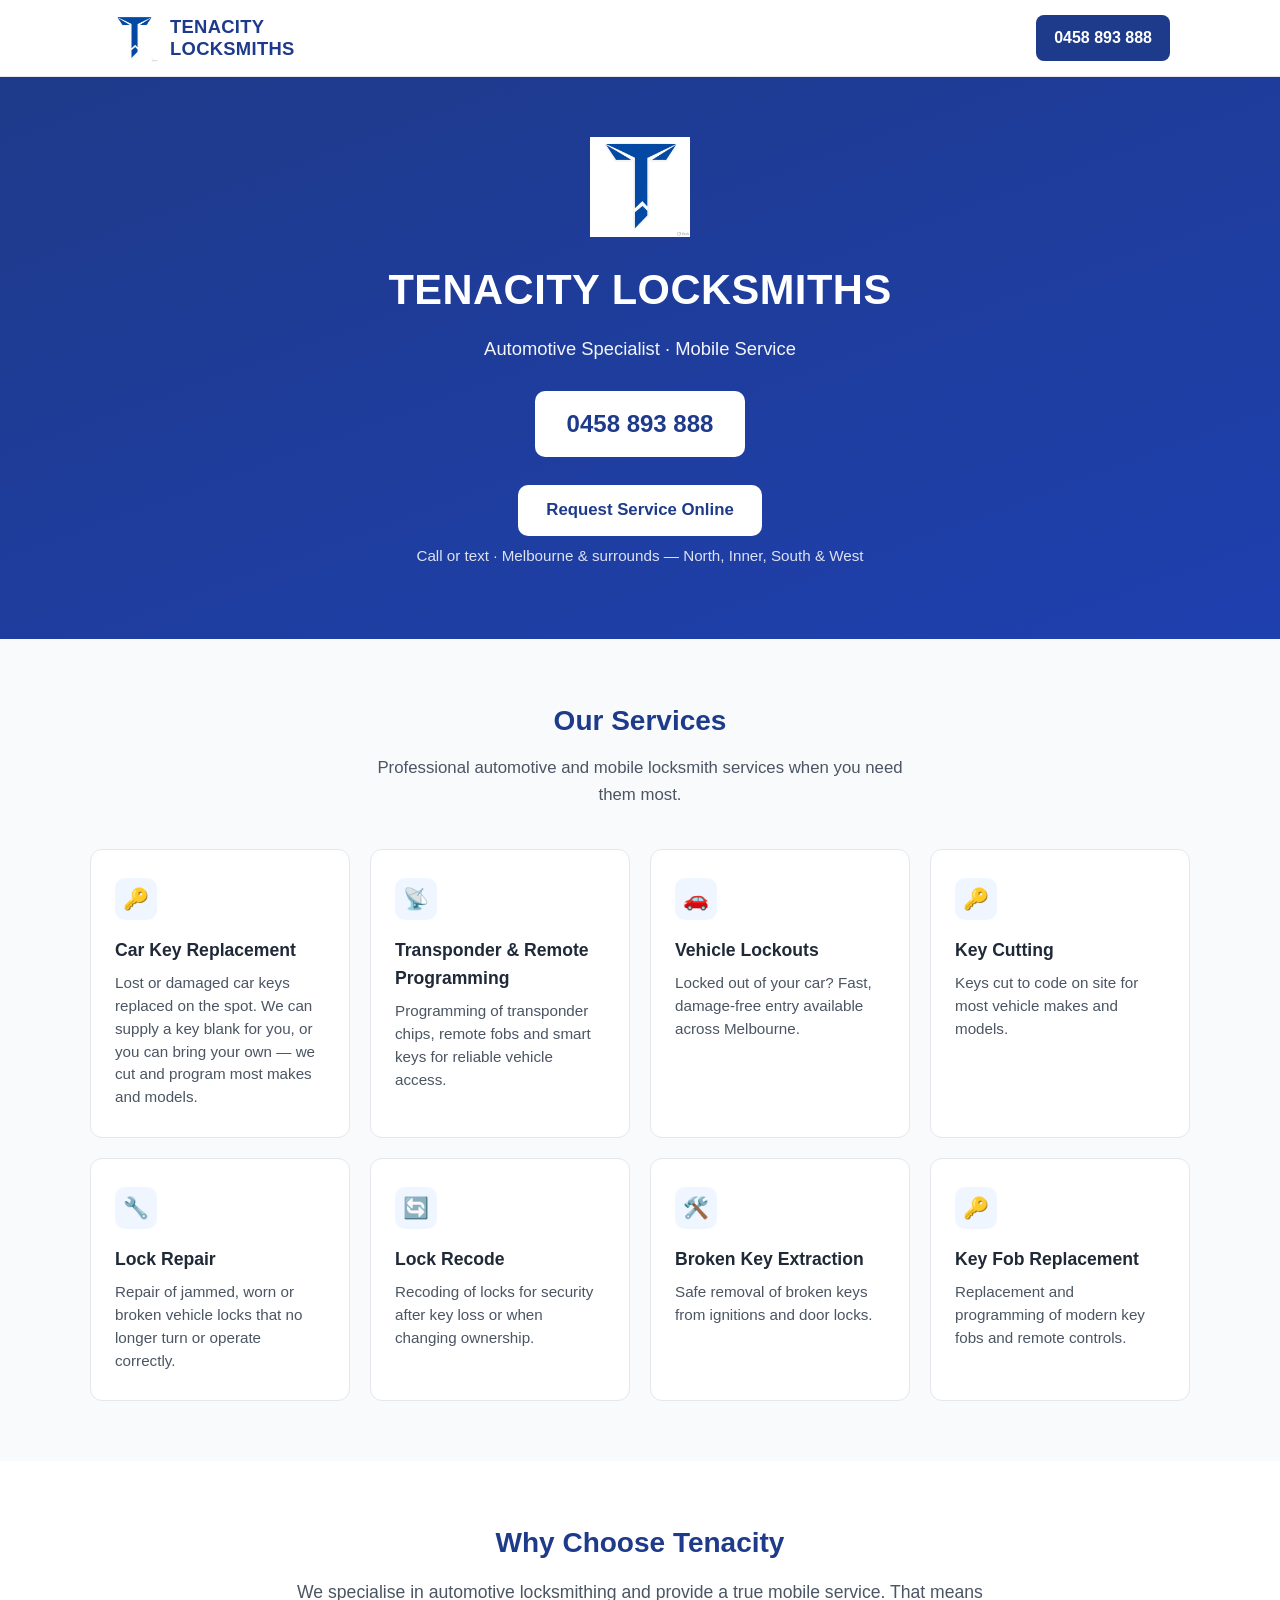
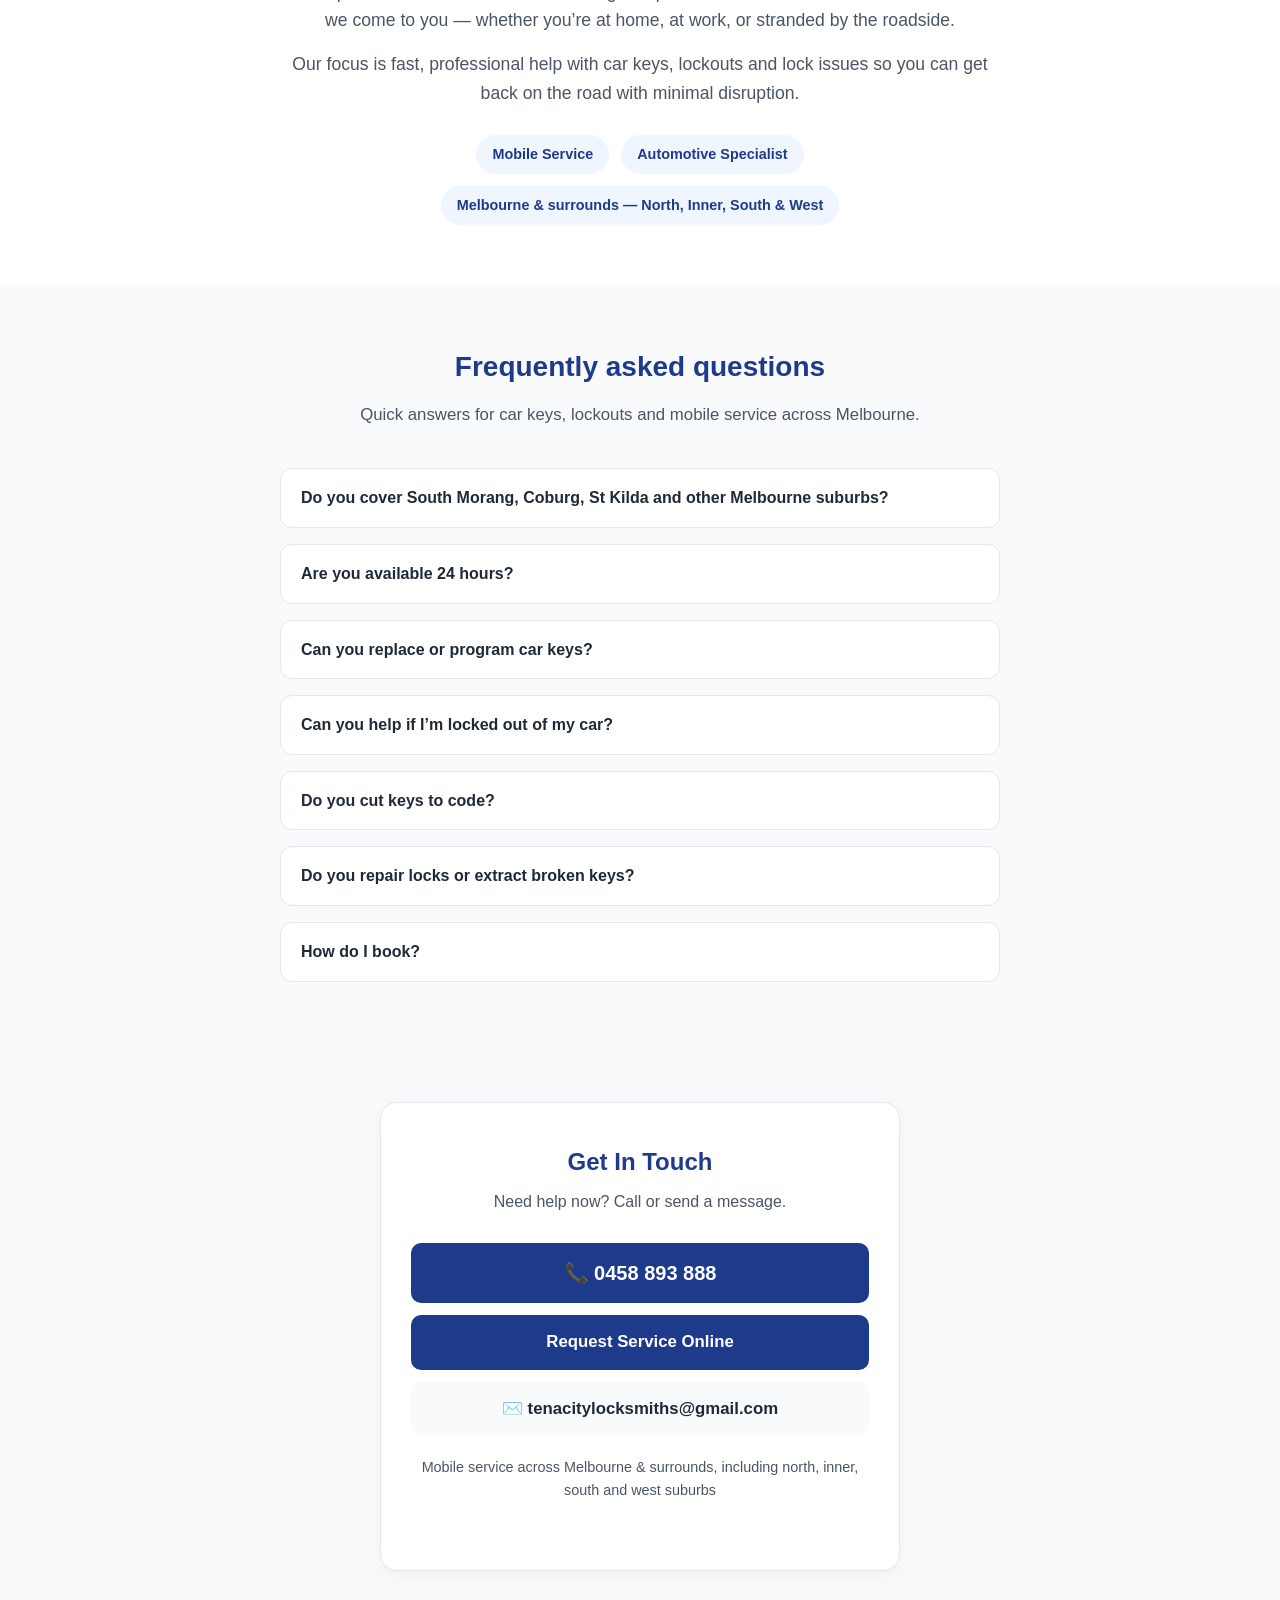
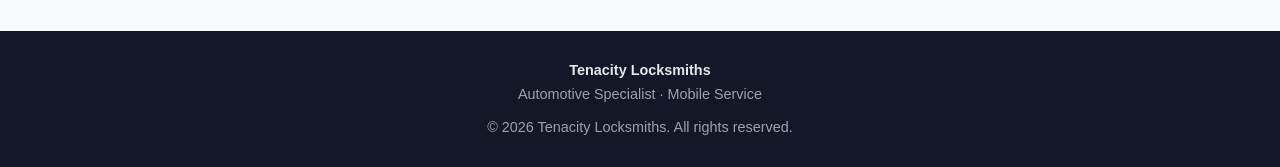
==== index.html @ 4f051eab "Add FAQ and expand Melbourne service coverage" ====
<!DOCTYPE html>
<html lang="en">
<head>
  <meta charset="UTF-8" />
  <meta name="viewport" content="width=device-width, initial-scale=1.0" />
  <title>Tenacity Locksmiths | Automotive & Mobile Locksmith Melbourne</title>
  <meta name="description" content="Tenacity Locksmiths - Professional mobile automotive locksmith services in Melbourne. Car key replacement, transponder programming, vehicle lockouts, lock repair and more." />
  <meta name="theme-color" content="#1e3a8a" />
<link rel="icon" href="/favicon.ico" sizes="any" />
  <link rel="icon" type="image/png" sizes="48x48" href="/favicon-48.png" />
  <link rel="icon" type="image/png" sizes="96x96" href="/favicon-96.png" />
  <link rel="icon" type="image/png" sizes="192x192" href="/favicon-192.png" />
  <link rel="apple-touch-icon" href="/apple-touch-icon.png" />
  <style>
    :root {
      --blue: #1e3a8a;
      --blue-dark: #1e3a8a;
      --blue-light: #3b82f6;
      --text: #1f2937;
      --text-light: #4b5563;
      --bg: #f8fafc;
      --white: #ffffff;
      --border: #e5e7eb;
    }

    * {
      margin: 0;
      padding: 0;
      box-sizing: border-box;
    }

    body {
      font-family: -apple-system, BlinkMacSystemFont, "Segoe UI", Roboto, "Helvetica Neue", Arial, sans-serif;
      color: var(--text);
      background: var(--bg);
      line-height: 1.6;
      -webkit-font-smoothing: antialiased;
    }

    a {
      color: inherit;
      text-decoration: none;
    }

    img, svg {
      display: block;
      max-width: 100%;
    }

    /* ========== HEADER ========== */
    header {
      background: var(--white);
      border-bottom: 1px solid var(--border);
      position: sticky;
      top: 0;
      z-index: 100;
      box-shadow: 0 1px 3px rgba(0,0,0,0.05);
    }

    .header-inner {
      max-width: 1100px;
      margin: 0 auto;
      padding: 14px 20px;
      display: flex;
      align-items: center;
      justify-content: space-between;
      gap: 16px;
    }

    .logo-area {
      display: flex;
      align-items: center;
      gap: 12px;
    }

    .logo-img {
      width: 48px;
      height: 48px;
      flex-shrink: 0;
      object-fit: contain;
    }

    .hero-logo-img {
      width: 100px;
      height: 100px;
      margin: 0 auto 20px;
      object-fit: contain;
    }

    .logo-text {
      font-size: 1.15rem;
      font-weight: 700;
      color: var(--blue);
      letter-spacing: 0.3px;
      line-height: 1.2;
    }

    .header-phone {
      background: var(--blue);
      color: white;
      padding: 10px 18px;
      border-radius: 8px;
      font-weight: 600;
      font-size: 1rem;
      white-space: nowrap;
      transition: background 0.2s;
    }

    .header-phone:hover {
      background: #1e40af;
    }

    /* ========== HERO ========== */
    .hero {
      background: linear-gradient(160deg, #1e3a8a 0%, #1e40af 100%);
      color: white;
      padding: 60px 20px 70px;
      text-align: center;
    }

    .hero-inner {
      max-width: 800px;
      margin: 0 auto;
    }

    .hero-logo {
      width: 90px;
      height: 90px;
      margin: 0 auto 20px;
    }

    .hero h1 {
      font-size: clamp(1.8rem, 5vw, 2.6rem);
      font-weight: 700;
      margin-bottom: 10px;
      letter-spacing: 0.5px;
    }

    .hero-tagline {
      font-size: 1.15rem;
      opacity: 0.95;
      margin-bottom: 28px;
      font-weight: 400;
    }

    .hero-phone {
      display: inline-block;
      background: white;
      color: var(--blue);
      font-size: 1.5rem;
      font-weight: 700;
      padding: 14px 32px;
      border-radius: 10px;
      margin-bottom: 12px;
      transition: transform 0.15s, box-shadow 0.15s;
    }

    .hero-phone:hover {
      transform: translateY(-2px);
      box-shadow: 0 8px 20px rgba(0,0,0,0.15);
    }

    .hero-sub {
      font-size: 0.95rem;
      opacity: 0.85;
    }

    /* ========== SECTIONS ========== */
    section {
      padding: 60px 20px;
    }

    .container {
      max-width: 1100px;
      margin: 0 auto;
    }

    .section-title {
      text-align: center;
      font-size: 1.75rem;
      font-weight: 700;
      color: var(--blue);
      margin-bottom: 12px;
    }

    .section-subtitle {
      text-align: center;
      color: var(--text-light);
      max-width: 560px;
      margin: 0 auto 40px;
      font-size: 1.05rem;
    }

    /* ========== SERVICES ========== */
    .services-grid {
      display: grid;
      grid-template-columns: repeat(auto-fit, minmax(260px, 1fr));
      gap: 20px;
    }

    .service-card {
      background: var(--white);
      border: 1px solid var(--border);
      border-radius: 12px;
      padding: 28px 24px;
      transition: box-shadow 0.2s, transform 0.2s;
    }

    .service-card:hover {
      box-shadow: 0 8px 24px rgba(30, 58, 138, 0.1);
      transform: translateY(-3px);
    }

    .service-icon {
      width: 42px;
      height: 42px;
      background: #eff6ff;
      border-radius: 10px;
      display: flex;
      align-items: center;
      justify-content: center;
      margin-bottom: 16px;
      color: var(--blue);
      font-size: 1.3rem;
    }

    .service-card h3 {
      font-size: 1.1rem;
      font-weight: 650;
      margin-bottom: 8px;
      color: var(--text);
    }

    .service-card p {
      font-size: 0.95rem;
      color: var(--text-light);
      line-height: 1.5;
    }

    /* ========== ABOUT ========== */
    .about {
      background: var(--white);
    }

    .about-content {
      max-width: 700px;
      margin: 0 auto;
      text-align: center;
    }

    .about-content p {
      font-size: 1.1rem;
      color: var(--text-light);
      margin-bottom: 16px;
    }

    .about-badges {
      display: flex;
      flex-wrap: wrap;
      justify-content: center;
      gap: 12px;
      margin-top: 28px;
    }

    .badge {
      background: #eff6ff;
      color: var(--blue);
      padding: 8px 16px;
      border-radius: 20px;
      font-size: 0.9rem;
      font-weight: 600;
    }

        /* ========== FAQ ========== */    #faq {      padding: 60px 20px;      background: var(--bg);    }    #faq .faq-list {      max-width: 720px;      margin: 0 auto;      display: grid;      gap: 16px;    }    #faq details {      background: var(--white);      border: 1px solid var(--border);      border-radius: 12px;      padding: 16px 20px;    }    #faq summary {      cursor: pointer;      font-weight: 600;      color: var(--text);      list-style: none;    }    #faq summary::-webkit-details-marker { display: none; }    #faq details p {      margin: 12px 0 0;      color: var(--text-light);      line-height: 1.55;    }    #faq a { color: var(--blue); text-decoration: underline; }    /* ========== CONTACT ========== */
    .contact-box {
      background: var(--white);
      border: 1px solid var(--border);
      border-radius: 16px;
      padding: 40px 30px;
      max-width: 520px;
      margin: 0 auto;
      text-align: center;
      box-shadow: 0 4px 20px rgba(0,0,0,0.04);
    }

    .contact-box h2 {
      font-size: 1.5rem;
      color: var(--blue);
      margin-bottom: 8px;
    }

    .contact-box > p {
      color: var(--text-light);
      margin-bottom: 28px;
    }

    .contact-item {
      display: block;
      padding: 14px 20px;
      margin-bottom: 12px;
      background: var(--bg);
      border-radius: 10px;
      font-weight: 600;
      font-size: 1.05rem;
      transition: background 0.2s;
    }

    .contact-item:hover {
      background: #e0e7ff;
    }

    .contact-item.phone {
      background: var(--blue);
      color: white;
      font-size: 1.25rem;
    }

    .contact-item.phone:hover {
      background: #1e40af;
    }

    .contact-note {
      margin-top: 20px;
      font-size: 0.9rem;
      color: var(--text-light);
    }

    /* ========== FOOTER ========== */
    footer {
      background: #111827;
      color: #9ca3af;
      text-align: center;
      padding: 28px 20px;
      font-size: 0.9rem;
    }

    footer strong {
      color: #e5e7eb;
    }

    /* ========== RESPONSIVE ========== */
    @media (max-width: 600px) {
      .header-inner {
        flex-direction: column;
        gap: 12px;
      }

      .logo-text {
        font-size: 1rem;
      }

      .header-phone {
        width: 100%;
        text-align: center;
      }

      .hero {
        padding: 50px 16px 60px;
      }

      .hero-phone {
        font-size: 1.3rem;
        padding: 12px 24px;
        width: 100%;
        max-width: 320px;
      }

      section {
        padding: 48px 16px;
      }

      .service-card {
        padding: 22px 18px;
      }
    }
  </style>
</head>
<body>

  <!-- HEADER -->
  <header>
    <div class="header-inner">
      <div class="logo-area">
        <img src="[data-uri]" alt="Tenacity Locksmiths Logo" class="logo-img" />
        <div class="logo-text">TENACITY<br>LOCKSMITHS</div>
      </div>
      <a href="tel:0458893888" class="header-phone">0458 893 888</a>
    </div>
  </header>

  <!-- HERO -->
  <section class="hero">
    <div class="hero-inner">
      <img src="[data-uri]" alt="Tenacity Locksmiths" class="hero-logo-img" />
      <h1>TENACITY LOCKSMITHS</h1>
      <p class="hero-tagline">Automotive Specialist · Mobile Service</p>
      <a href="tel:0458893888" class="hero-phone">0458 893 888</a>
      <p style="margin: 16px 0 8px;">
        <a href="/request/" style="display:inline-block; background:#ffffff; color:#1e3a8a; font-weight:700; padding:12px 28px; border-radius:10px; text-decoration:none; font-size:1.05rem;">Request Service Online</a>
      </p>
      <p class="hero-sub">Call or text · Melbourne & surrounds — North, Inner, South & West</p>
    </div>
  </section>

  <!-- SERVICES -->
  <section id="services">
    <div class="container">
      <h2 class="section-title">Our Services</h2>
      <p class="section-subtitle">Professional automotive and mobile locksmith services when you need them most.</p>

      <div class="services-grid">
        <div class="service-card">
          <div class="service-icon">🔑</div>
          <h3>Car Key Replacement</h3>
          <p>Lost or damaged car keys replaced on the spot. We can supply a key blank for you, or you can bring your own — we cut and program most makes and models.</p>
        </div>

        <div class="service-card">
          <div class="service-icon">📡</div>
          <h3>Transponder & Remote Programming</h3>
          <p>Programming of transponder chips, remote fobs and smart keys for reliable vehicle access.</p>
        </div>

        <div class="service-card">
          <div class="service-icon">🚗</div>
          <h3>Vehicle Lockouts</h3>
          <p>Locked out of your car? Fast, damage-free entry available across Melbourne.</p>
        </div>

        <div class="service-card">
          <div class="service-icon">🔑</div>
          <h3>Key Cutting</h3>
          <p>Keys cut to code on site for most vehicle makes and models.</p>
        </div>

        <div class="service-card">
          <div class="service-icon">🔧</div>
          <h3>Lock Repair</h3>
          <p>Repair of jammed, worn or broken vehicle locks that no longer turn or operate correctly.</p>
        </div>

        <div class="service-card">
          <div class="service-icon">🔄</div>
          <h3>Lock Recode</h3>
          <p>Recoding of locks for security after key loss or when changing ownership.</p>
        </div>

        <div class="service-card">
          <div class="service-icon">🛠️</div>
          <h3>Broken Key Extraction</h3>
          <p>Safe removal of broken keys from ignitions and door locks.</p>
        </div>

        <div class="service-card">
          <div class="service-icon">🔑</div>
          <h3>Key Fob Replacement</h3>
          <p>Replacement and programming of modern key fobs and remote controls.</p>
        </div>
      </div>
    </div>
  </section>

  <!-- ABOUT -->
  <section class="about" id="about">
    <div class="container">
      <div class="about-content">
        <h2 class="section-title">Why Choose Tenacity</h2>
        <p>We specialise in automotive locksmithing and provide a true mobile service. That means we come to you — whether you’re at home, at work, or stranded by the roadside.</p>
        <p>Our focus is fast, professional help with car keys, lockouts and lock issues so you can get back on the road with minimal disruption.</p>
        <div class="about-badges">
          <span class="badge">Mobile Service</span>
          <span class="badge">Automotive Specialist</span>
          <span class="badge">Melbourne & surrounds — North, Inner, South & West</span>
        </div>
      </div>
    </div>
  </section>

  <section id="faq"> <div class="container"> <h2 class="section-title">Frequently asked questions</h2> <p class="section-subtitle">Quick answers for car keys, lockouts and mobile service across Melbourne.</p> <div class="faq-list"> <details> <summary>Do you cover South Morang, Coburg, St Kilda and other Melbourne suburbs?</summary> <p>Yes. We’re a mobile service across Melbourne and surrounds, including South Morang, Mill Park, Epping, Lalor, Thomastown, Bundoora, Coburg, Essendon, Richmond, St Kilda, Port Melbourne and nearby areas. Call or text <a href="tel:0458893888">0458 893 888</a>.</p> </details> <details> <summary>Are you available 24 hours?</summary> <p>Yes — automotive locksmith help around the clock. Call or text <a href="tel:0458893888">0458 893 888</a>.</p> </details> <details> <summary>Can you replace or program car keys?</summary> <p>Yes. We specialise in car key replacement, keys cut to code, and transponder, remote and smart key programming for most makes and models.</p> </details> <details> <summary>Can you help if I’m locked out of my car?</summary> <p>Yes. Damage-free vehicle lockouts — we come to you at home, work or roadside.</p> </details> <details> <summary>Do you cut keys to code?</summary> <p>Yes — we cut keys to code on site for most vehicle makes and models.</p> </details> <details> <summary>Do you repair locks or extract broken keys?</summary> <p>Yes. We repair jammed or worn vehicle locks and safely extract broken keys from ignitions and door locks.</p> </details> <details> <summary>How do I book?</summary> <p>Call or text <a href="tel:0458893888">0458 893 888</a>, email <a href="mailto:tenacitylocksmiths@gmail.com">tenacitylocksmiths@gmail.com</a>, or use <a href="/request/">Request Service</a> on the website.</p> </details> </div> </div> </section>  <!-- CONTACT -->
  <section id="contact">
    <div class="container">
      <div class="contact-box">
        <h2>Get In Touch</h2>
        <p>Need help now? Call or send a message.</p>

        <a href="tel:0458893888" class="contact-item phone">📞 0458 893 888</a>
        <a href="/request/" class="contact-item" style="background:#1e3a8a; color:white; margin-top:10px;">Request Service Online</a>
        <a href="mailto:tenacitylocksmiths@gmail.com" class="contact-item">✉️ tenacitylocksmiths@gmail.com</a>

        <p class="contact-note">Mobile service across Melbourne & surrounds, including north, inner, south and west suburbs</p>
      </div>
    </div>
  </section>

  <!-- FOOTER -->
  <footer>
    <p><strong>Tenacity Locksmiths</strong></p>
    <p>Automotive Specialist · Mobile Service</p>
    <p style="margin-top: 10px;">© 2026 Tenacity Locksmiths. All rights reserved.</p>
  </footer>

</body>
</html>
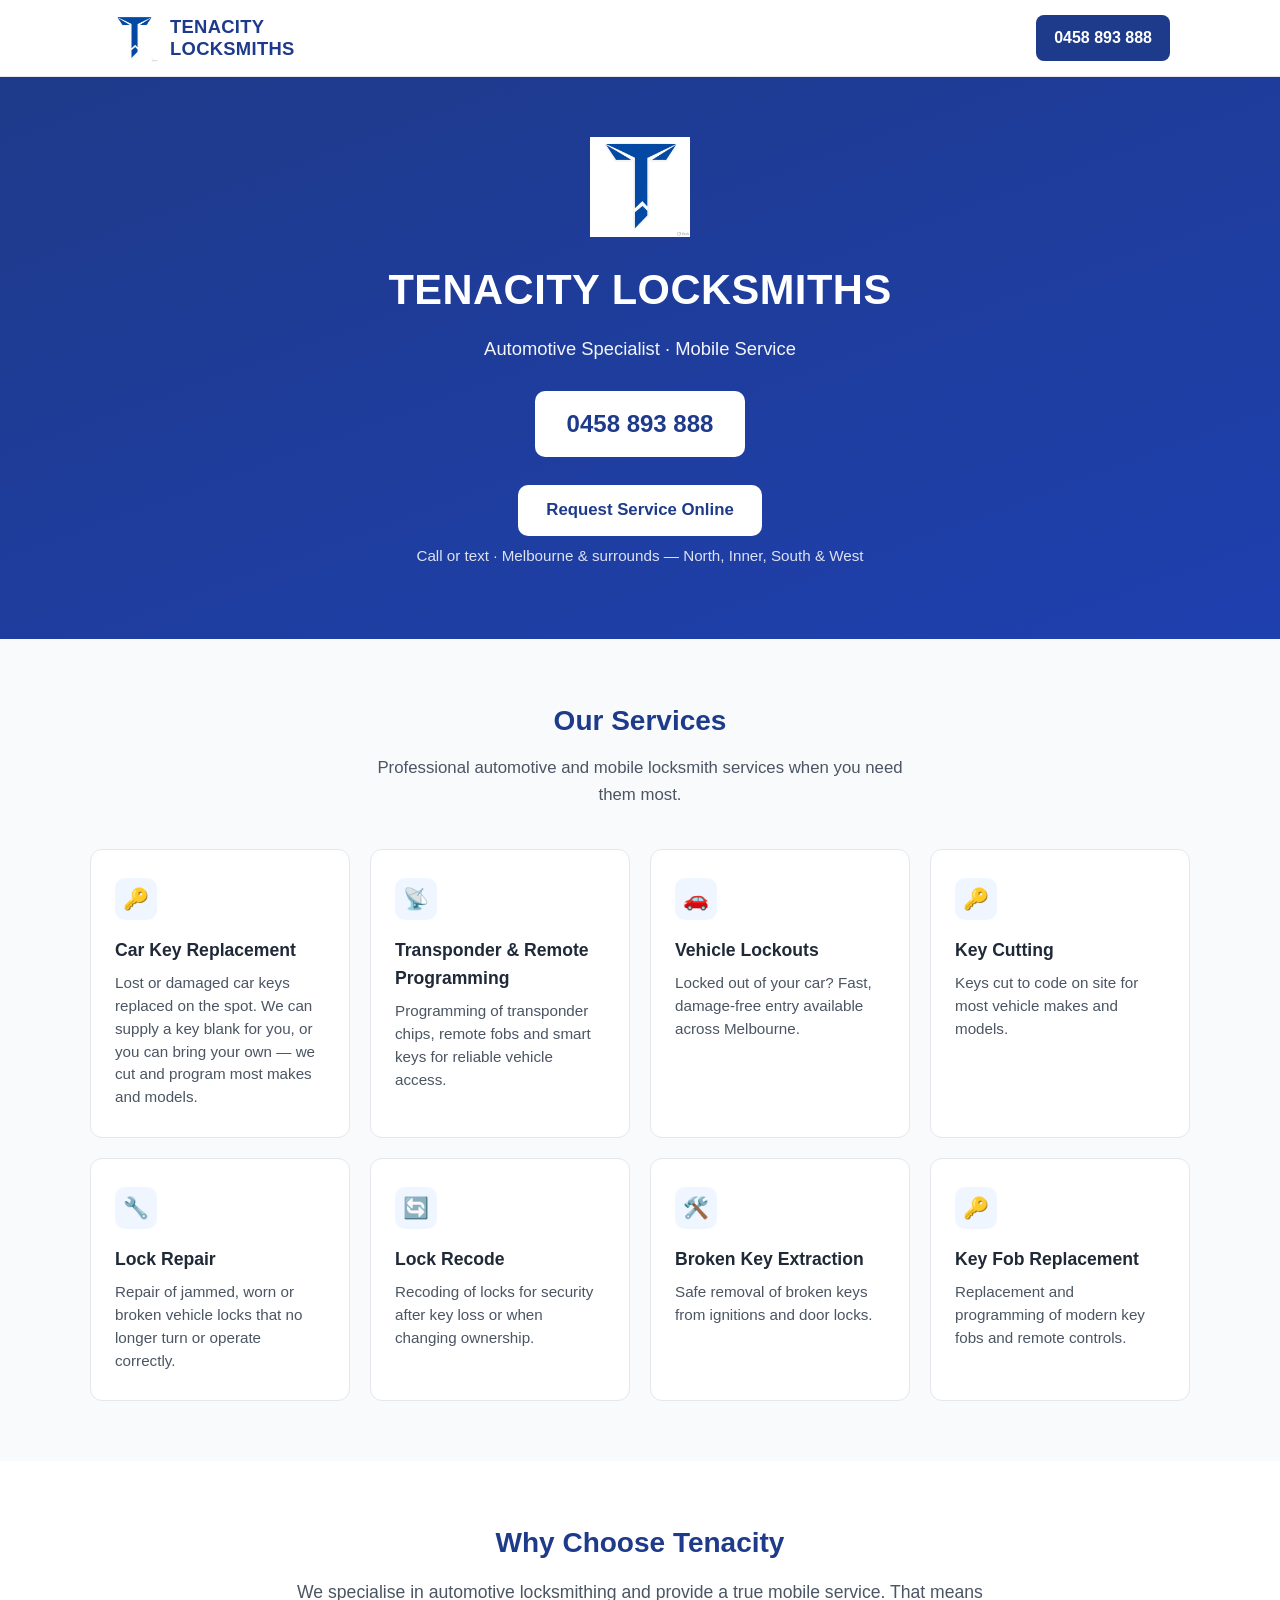
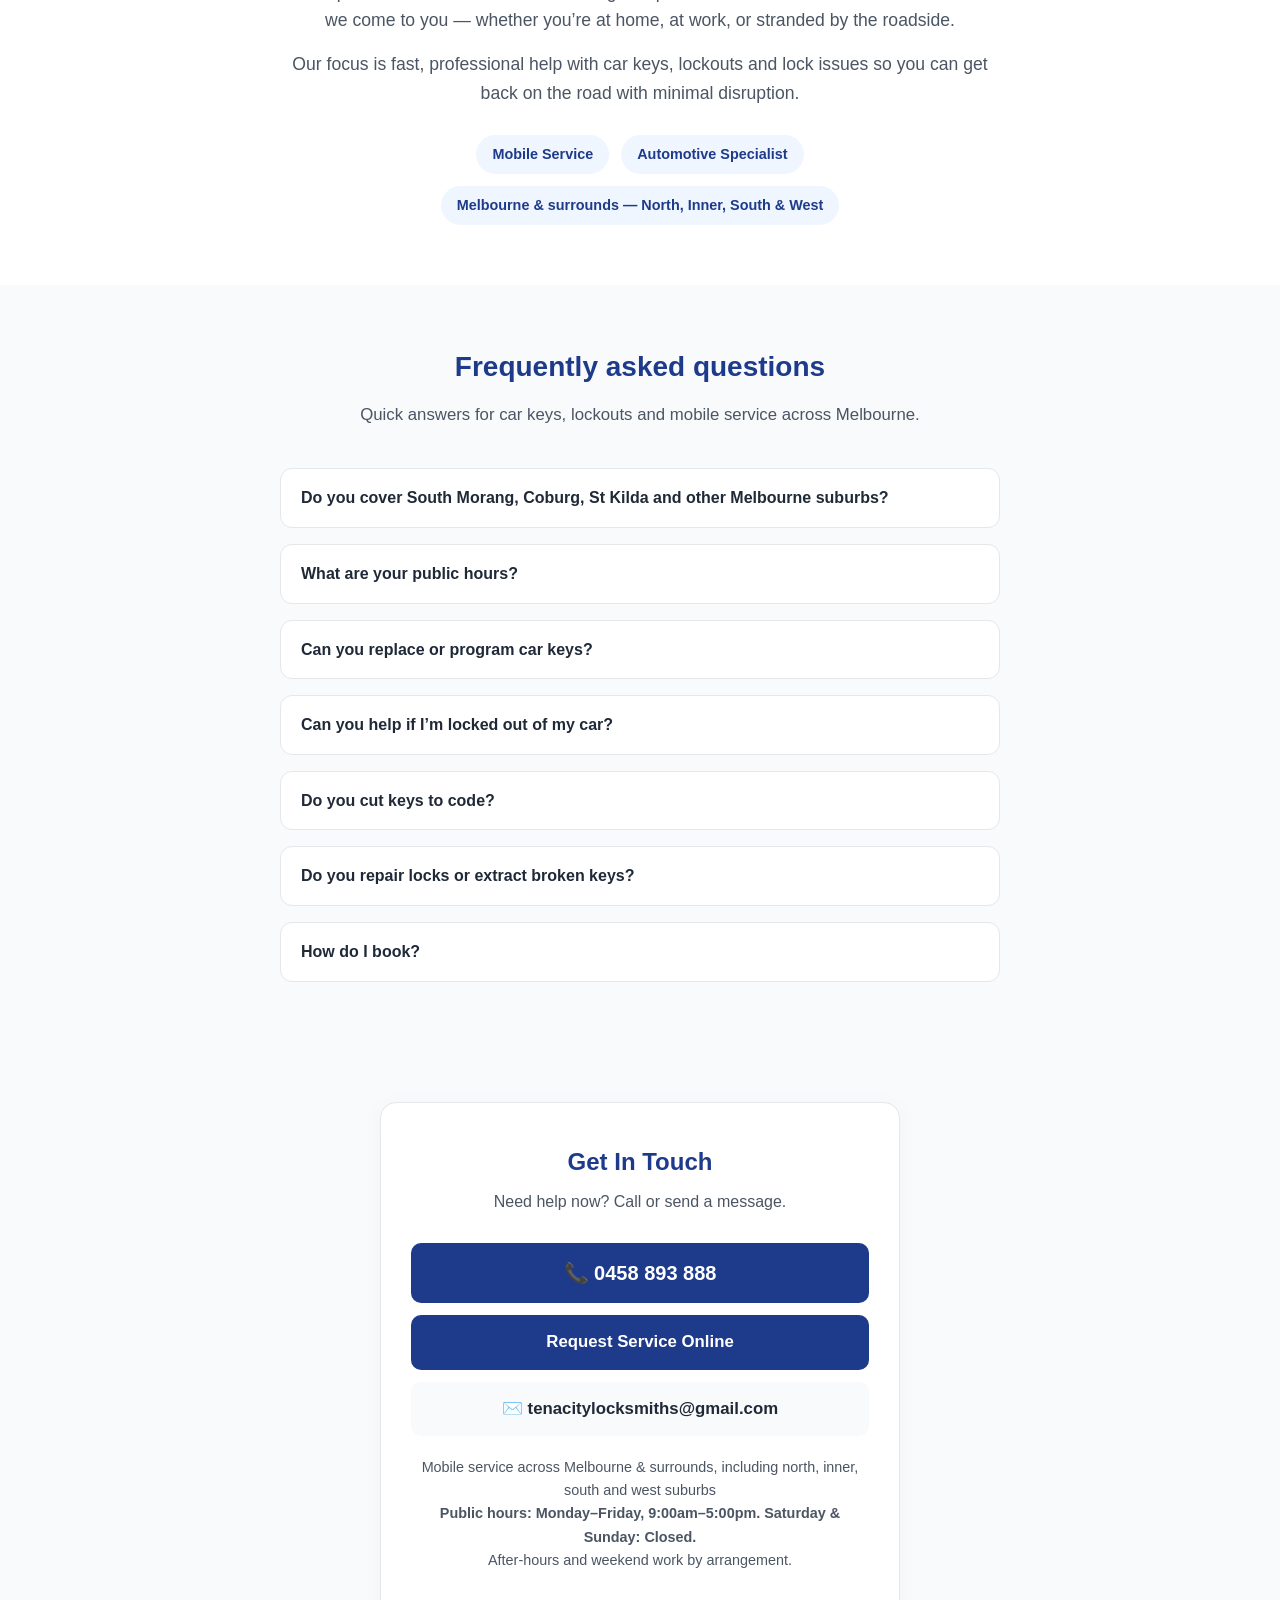
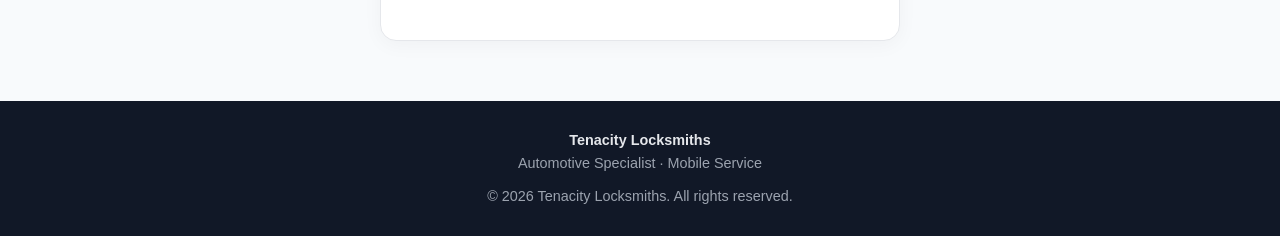
==== commit 321f69c9: "Update hours to Mon-Fri 9-5; after-hours by arrangement" ====
--- a/index.html
+++ b/index.html
@@ -476,7 +476,7 @@
     </div>
   </section>
 
-  <section id="faq"> <div class="container"> <h2 class="section-title">Frequently asked questions</h2> <p class="section-subtitle">Quick answers for car keys, lockouts and mobile service across Melbourne.</p> <div class="faq-list"> <details> <summary>Do you cover South Morang, Coburg, St Kilda and other Melbourne suburbs?</summary> <p>Yes. We’re a mobile service across Melbourne and surrounds, including South Morang, Mill Park, Epping, Lalor, Thomastown, Bundoora, Coburg, Essendon, Richmond, St Kilda, Port Melbourne and nearby areas. Call or text <a href="tel:0458893888">0458 893 888</a>.</p> </details> <details> <summary>Are you available 24 hours?</summary> <p>Yes — automotive locksmith help around the clock. Call or text <a href="tel:0458893888">0458 893 888</a>.</p> </details> <details> <summary>Can you replace or program car keys?</summary> <p>Yes. We specialise in car key replacement, keys cut to code, and transponder, remote and smart key programming for most makes and models.</p> </details> <details> <summary>Can you help if I’m locked out of my car?</summary> <p>Yes. Damage-free vehicle lockouts — we come to you at home, work or roadside.</p> </details> <details> <summary>Do you cut keys to code?</summary> <p>Yes — we cut keys to code on site for most vehicle makes and models.</p> </details> <details> <summary>Do you repair locks or extract broken keys?</summary> <p>Yes. We repair jammed or worn vehicle locks and safely extract broken keys from ignitions and door locks.</p> </details> <details> <summary>How do I book?</summary> <p>Call or text <a href="tel:0458893888">0458 893 888</a>, email <a href="mailto:tenacitylocksmiths@gmail.com">tenacitylocksmiths@gmail.com</a>, or use <a href="/request/">Request Service</a> on the website.</p> </details> </div> </div> </section>  <!-- CONTACT -->
+  <section id="faq"> <div class="container"> <h2 class="section-title">Frequently asked questions</h2> <p class="section-subtitle">Quick answers for car keys, lockouts and mobile service across Melbourne.</p> <div class="faq-list"> <details> <summary>Do you cover South Morang, Coburg, St Kilda and other Melbourne suburbs?</summary> <p>Yes. We’re a mobile service across Melbourne and surrounds, including South Morang, Mill Park, Epping, Lalor, Thomastown, Bundoora, Coburg, Essendon, Richmond, St Kilda, Port Melbourne and nearby areas. Call or text <a href="tel:0458893888">0458 893 888</a>.</p> </details> <details> <summary>What are your public hours?</summary> <p>Public hours are Monday–Friday, 9:00am–5:00pm. Saturday and Sunday are closed. After-hours and weekend work is available by arrangement. Call or text <a href="tel:0458893888">0458 893 888</a>.</p> </details> <details> <summary>Can you replace or program car keys?</summary> <p>Yes. We specialise in car key replacement, keys cut to code, and transponder, remote and smart key programming for most makes and models.</p> </details> <details> <summary>Can you help if I’m locked out of my car?</summary> <p>Yes. Damage-free vehicle lockouts — we come to you at home, work or roadside.</p> </details> <details> <summary>Do you cut keys to code?</summary> <p>Yes — we cut keys to code on site for most vehicle makes and models.</p> </details> <details> <summary>Do you repair locks or extract broken keys?</summary> <p>Yes. We repair jammed or worn vehicle locks and safely extract broken keys from ignitions and door locks.</p> </details> <details> <summary>How do I book?</summary> <p>Call or text <a href="tel:0458893888">0458 893 888</a>, email <a href="mailto:tenacitylocksmiths@gmail.com">tenacitylocksmiths@gmail.com</a>, or use <a href="/request/">Request Service</a> on the website.</p> </details> </div> </div> </section>  <!-- CONTACT -->
   <section id="contact">
     <div class="container">
       <div class="contact-box">
@@ -487,7 +487,7 @@
         <a href="/request/" class="contact-item" style="background:#1e3a8a; color:white; margin-top:10px;">Request Service Online</a>
         <a href="mailto:tenacitylocksmiths@gmail.com" class="contact-item">✉️ tenacitylocksmiths@gmail.com</a>
 
-        <p class="contact-note">Mobile service across Melbourne & surrounds, including north, inner, south and west suburbs</p>
+        <p class="contact-note">Mobile service across Melbourne & surrounds, including north, inner, south and west suburbs<br><strong>Public hours: Monday–Friday, 9:00am–5:00pm. Saturday &amp; Sunday: Closed.</strong><br>After-hours and weekend work by arrangement.</p>
       </div>
     </div>
   </section>
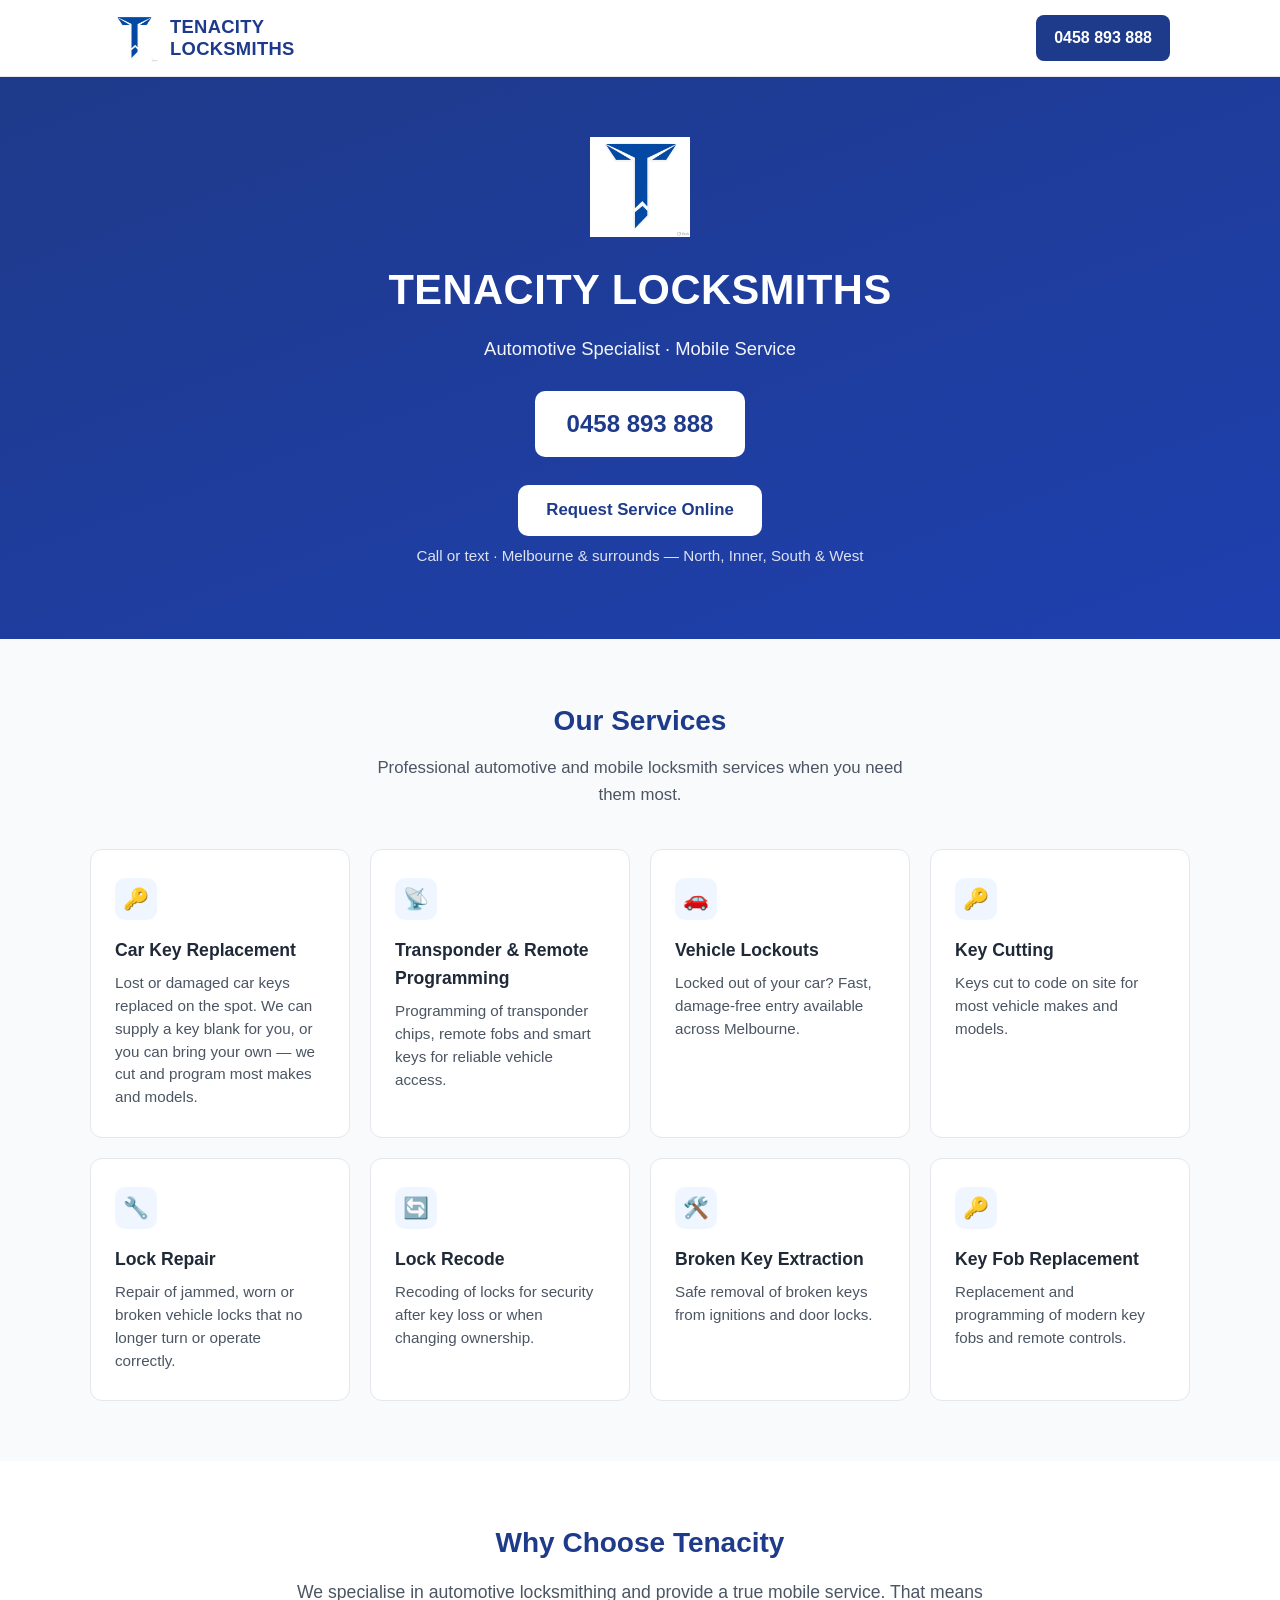
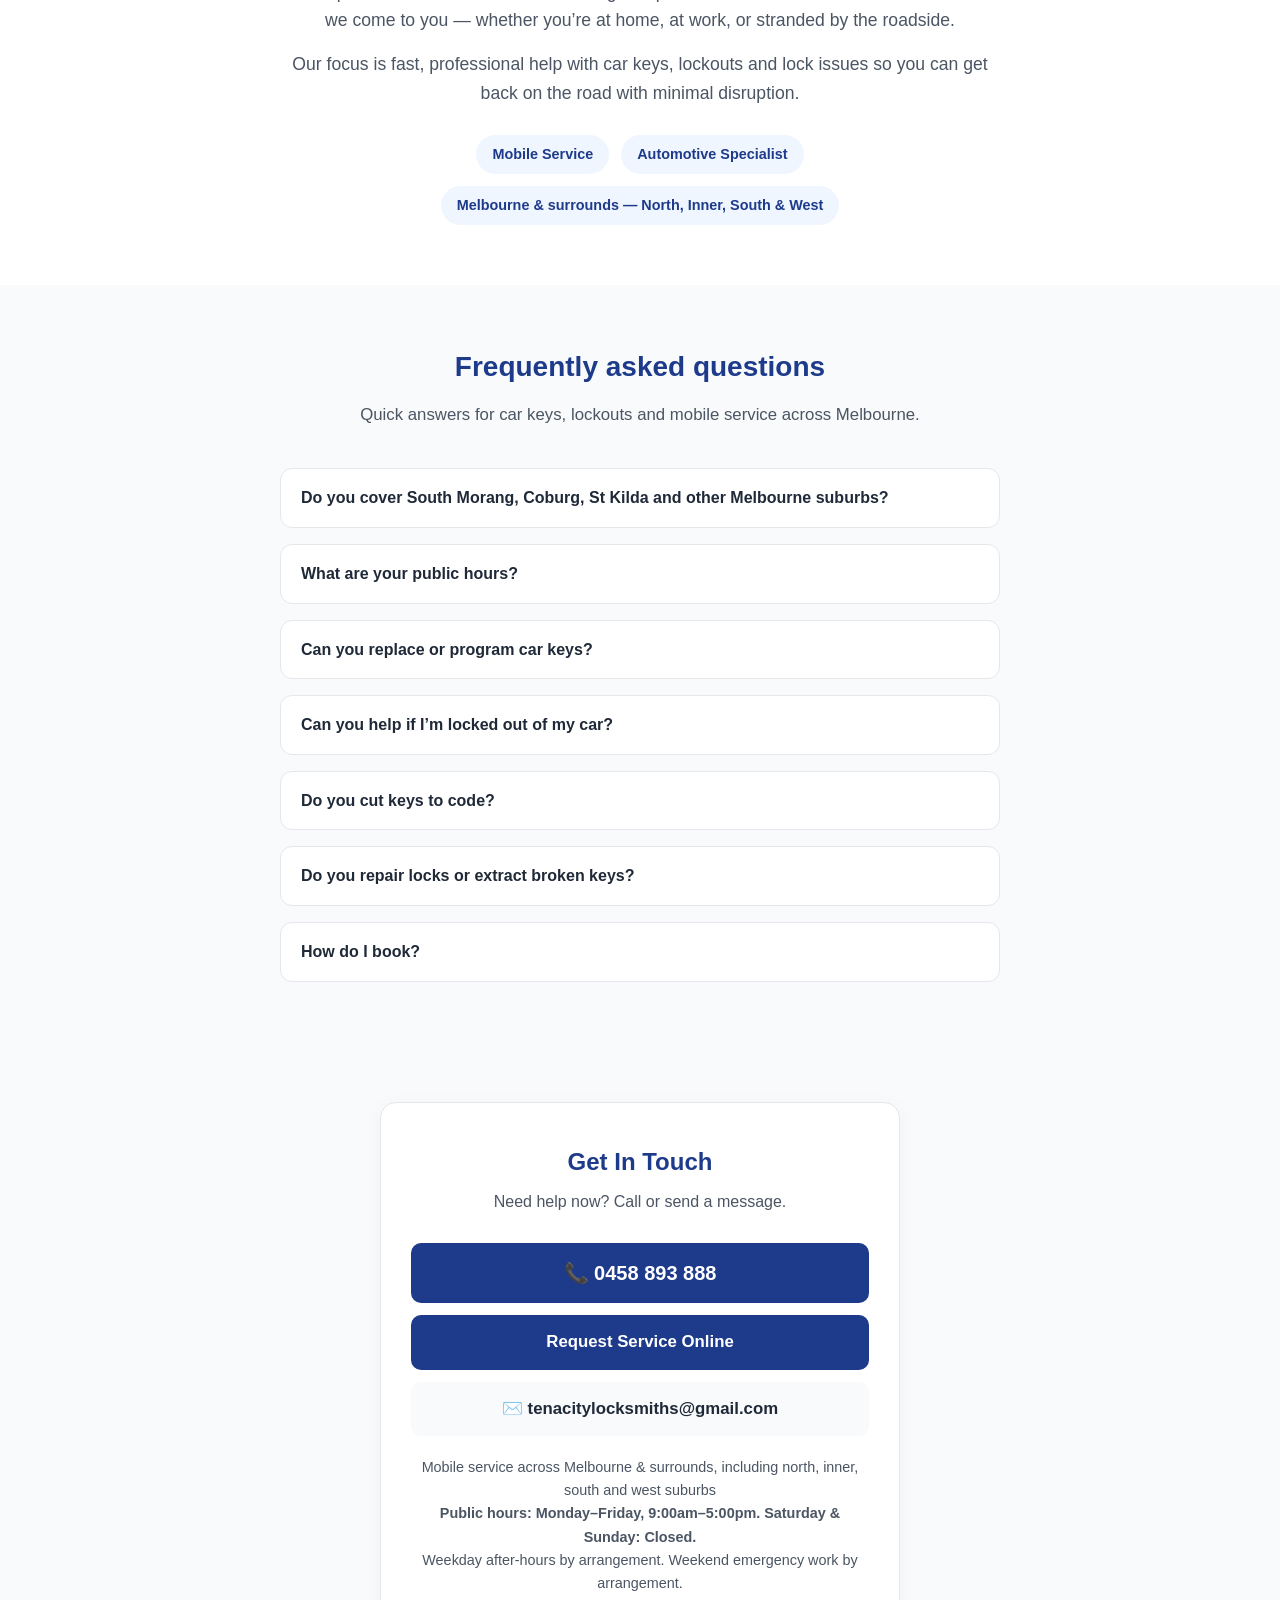
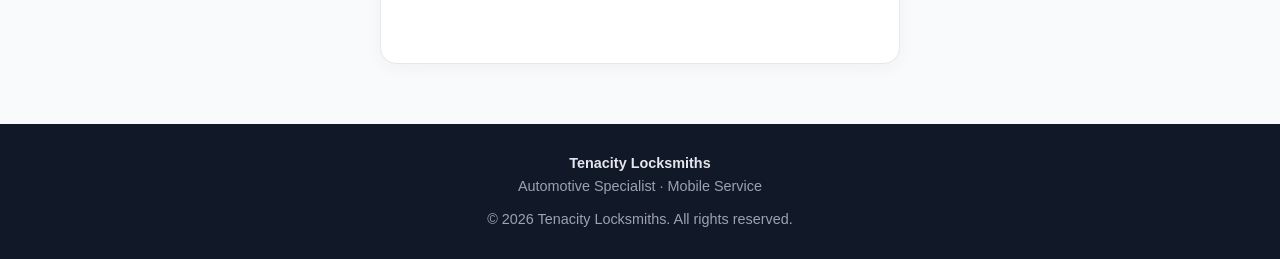
==== commit 67b895fb: "Confirm weekend emergency wording and hours" ====
--- a/index.html
+++ b/index.html
@@ -476,7 +476,7 @@
     </div>
   </section>
 
-  <section id="faq"> <div class="container"> <h2 class="section-title">Frequently asked questions</h2> <p class="section-subtitle">Quick answers for car keys, lockouts and mobile service across Melbourne.</p> <div class="faq-list"> <details> <summary>Do you cover South Morang, Coburg, St Kilda and other Melbourne suburbs?</summary> <p>Yes. We’re a mobile service across Melbourne and surrounds, including South Morang, Mill Park, Epping, Lalor, Thomastown, Bundoora, Coburg, Essendon, Richmond, St Kilda, Port Melbourne and nearby areas. Call or text <a href="tel:0458893888">0458 893 888</a>.</p> </details> <details> <summary>What are your public hours?</summary> <p>Public hours are Monday–Friday, 9:00am–5:00pm. Saturday and Sunday are closed. After-hours and weekend work is available by arrangement. Call or text <a href="tel:0458893888">0458 893 888</a>.</p> </details> <details> <summary>Can you replace or program car keys?</summary> <p>Yes. We specialise in car key replacement, keys cut to code, and transponder, remote and smart key programming for most makes and models.</p> </details> <details> <summary>Can you help if I’m locked out of my car?</summary> <p>Yes. Damage-free vehicle lockouts — we come to you at home, work or roadside.</p> </details> <details> <summary>Do you cut keys to code?</summary> <p>Yes — we cut keys to code on site for most vehicle makes and models.</p> </details> <details> <summary>Do you repair locks or extract broken keys?</summary> <p>Yes. We repair jammed or worn vehicle locks and safely extract broken keys from ignitions and door locks.</p> </details> <details> <summary>How do I book?</summary> <p>Call or text <a href="tel:0458893888">0458 893 888</a>, email <a href="mailto:tenacitylocksmiths@gmail.com">tenacitylocksmiths@gmail.com</a>, or use <a href="/request/">Request Service</a> on the website.</p> </details> </div> </div> </section>  <!-- CONTACT -->
+  <section id="faq"> <div class="container"> <h2 class="section-title">Frequently asked questions</h2> <p class="section-subtitle">Quick answers for car keys, lockouts and mobile service across Melbourne.</p> <div class="faq-list"> <details> <summary>Do you cover South Morang, Coburg, St Kilda and other Melbourne suburbs?</summary> <p>Yes. We’re a mobile service across Melbourne and surrounds, including South Morang, Mill Park, Epping, Lalor, Thomastown, Bundoora, Coburg, Essendon, Richmond, St Kilda, Port Melbourne and nearby areas. Call or text <a href="tel:0458893888">0458 893 888</a>.</p> </details> <details> <summary>What are your public hours?</summary> <p>Public hours are Monday–Friday, 9:00am–5:00pm. Saturday and Sunday are closed. Weekday after-hours by arrangement. Weekend emergency work by arrangement. Call or text <a href="tel:0458893888">0458 893 888</a>.</p> </details> <details> <summary>Can you replace or program car keys?</summary> <p>Yes. We specialise in car key replacement, keys cut to code, and transponder, remote and smart key programming for most makes and models.</p> </details> <details> <summary>Can you help if I’m locked out of my car?</summary> <p>Yes. Damage-free vehicle lockouts — we come to you at home, work or roadside.</p> </details> <details> <summary>Do you cut keys to code?</summary> <p>Yes — we cut keys to code on site for most vehicle makes and models.</p> </details> <details> <summary>Do you repair locks or extract broken keys?</summary> <p>Yes. We repair jammed or worn vehicle locks and safely extract broken keys from ignitions and door locks.</p> </details> <details> <summary>How do I book?</summary> <p>Call or text <a href="tel:0458893888">0458 893 888</a>, email <a href="mailto:tenacitylocksmiths@gmail.com">tenacitylocksmiths@gmail.com</a>, or use <a href="/request/">Request Service</a> on the website.</p> </details> </div> </div> </section>  <!-- CONTACT -->
   <section id="contact">
     <div class="container">
       <div class="contact-box">
@@ -487,7 +487,7 @@
         <a href="/request/" class="contact-item" style="background:#1e3a8a; color:white; margin-top:10px;">Request Service Online</a>
         <a href="mailto:tenacitylocksmiths@gmail.com" class="contact-item">✉️ tenacitylocksmiths@gmail.com</a>
 
-        <p class="contact-note">Mobile service across Melbourne & surrounds, including north, inner, south and west suburbs<br><strong>Public hours: Monday–Friday, 9:00am–5:00pm. Saturday &amp; Sunday: Closed.</strong><br>After-hours and weekend work by arrangement.</p>
+        <p class="contact-note">Mobile service across Melbourne & surrounds, including north, inner, south and west suburbs<br><strong>Public hours: Monday–Friday, 9:00am–5:00pm. Saturday &amp; Sunday: Closed.</strong><br>Weekday after-hours by arrangement. Weekend emergency work by arrangement.</p>
       </div>
     </div>
   </section>
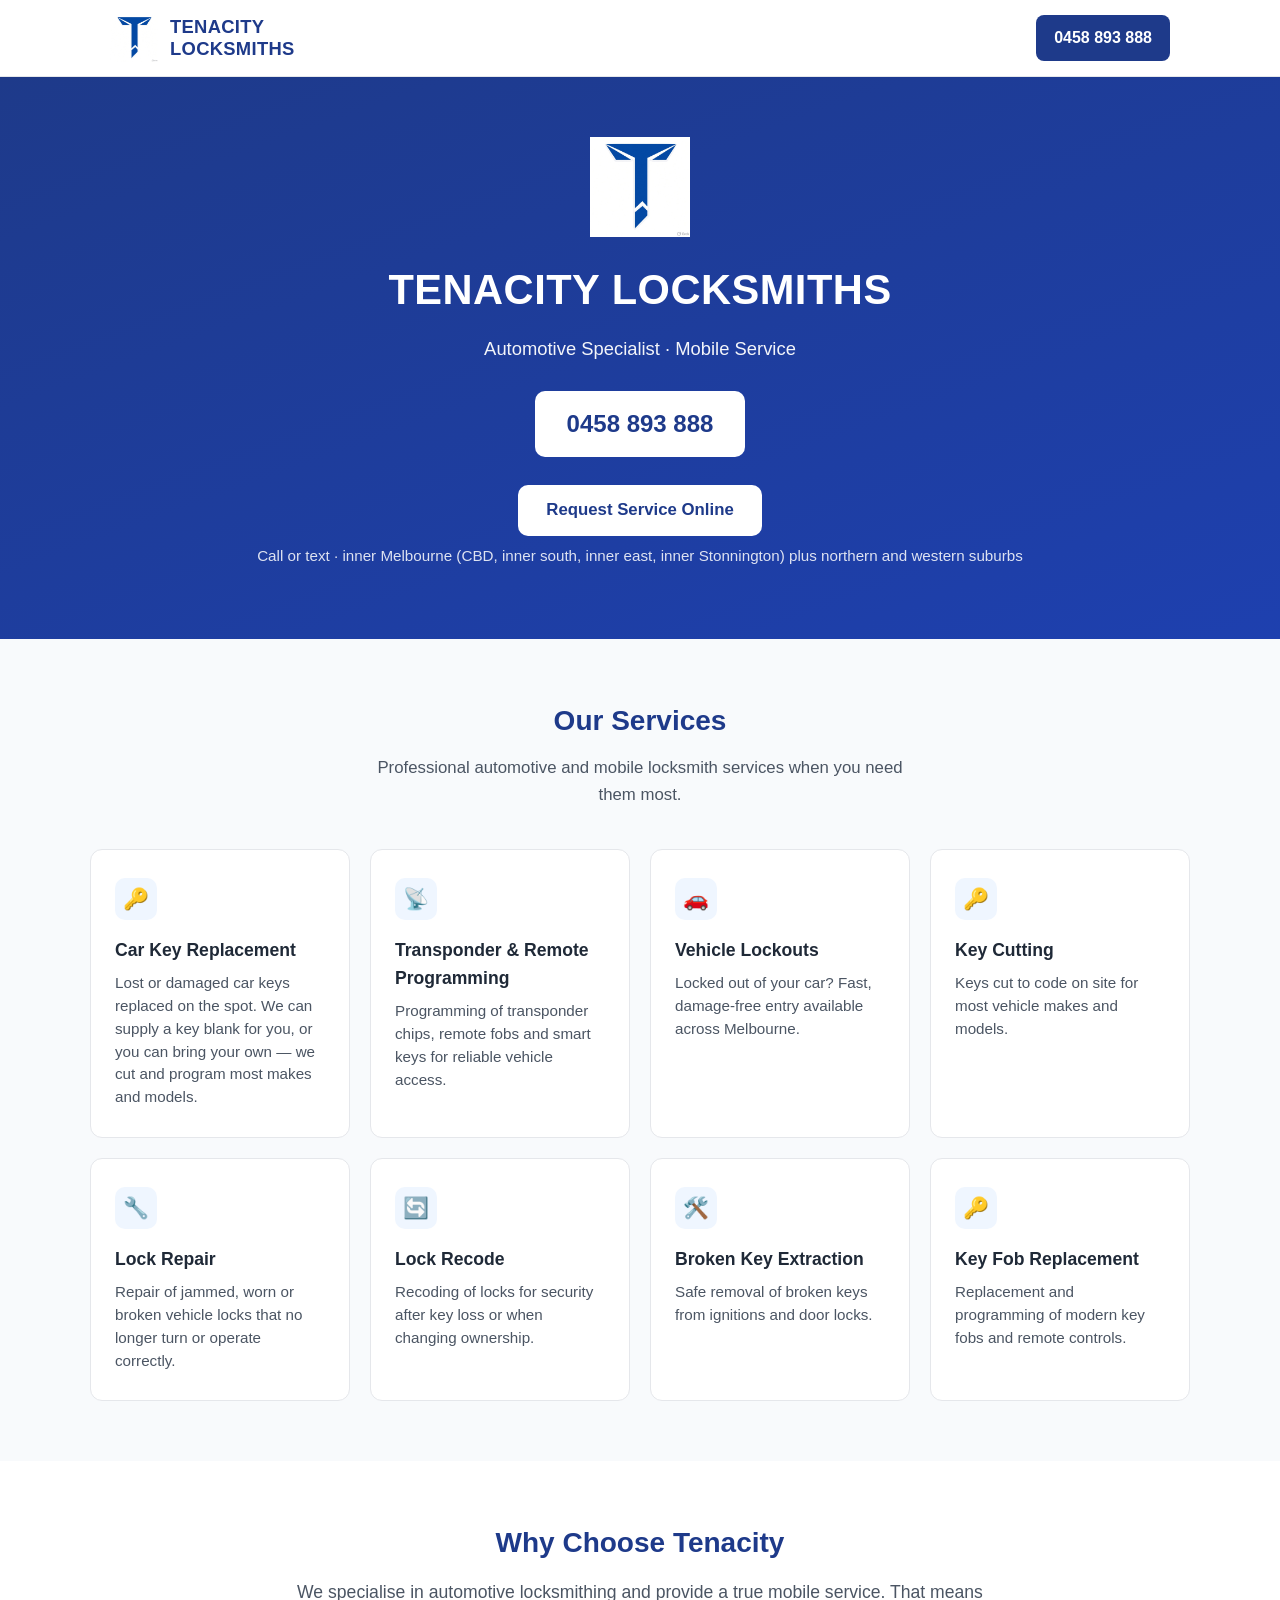
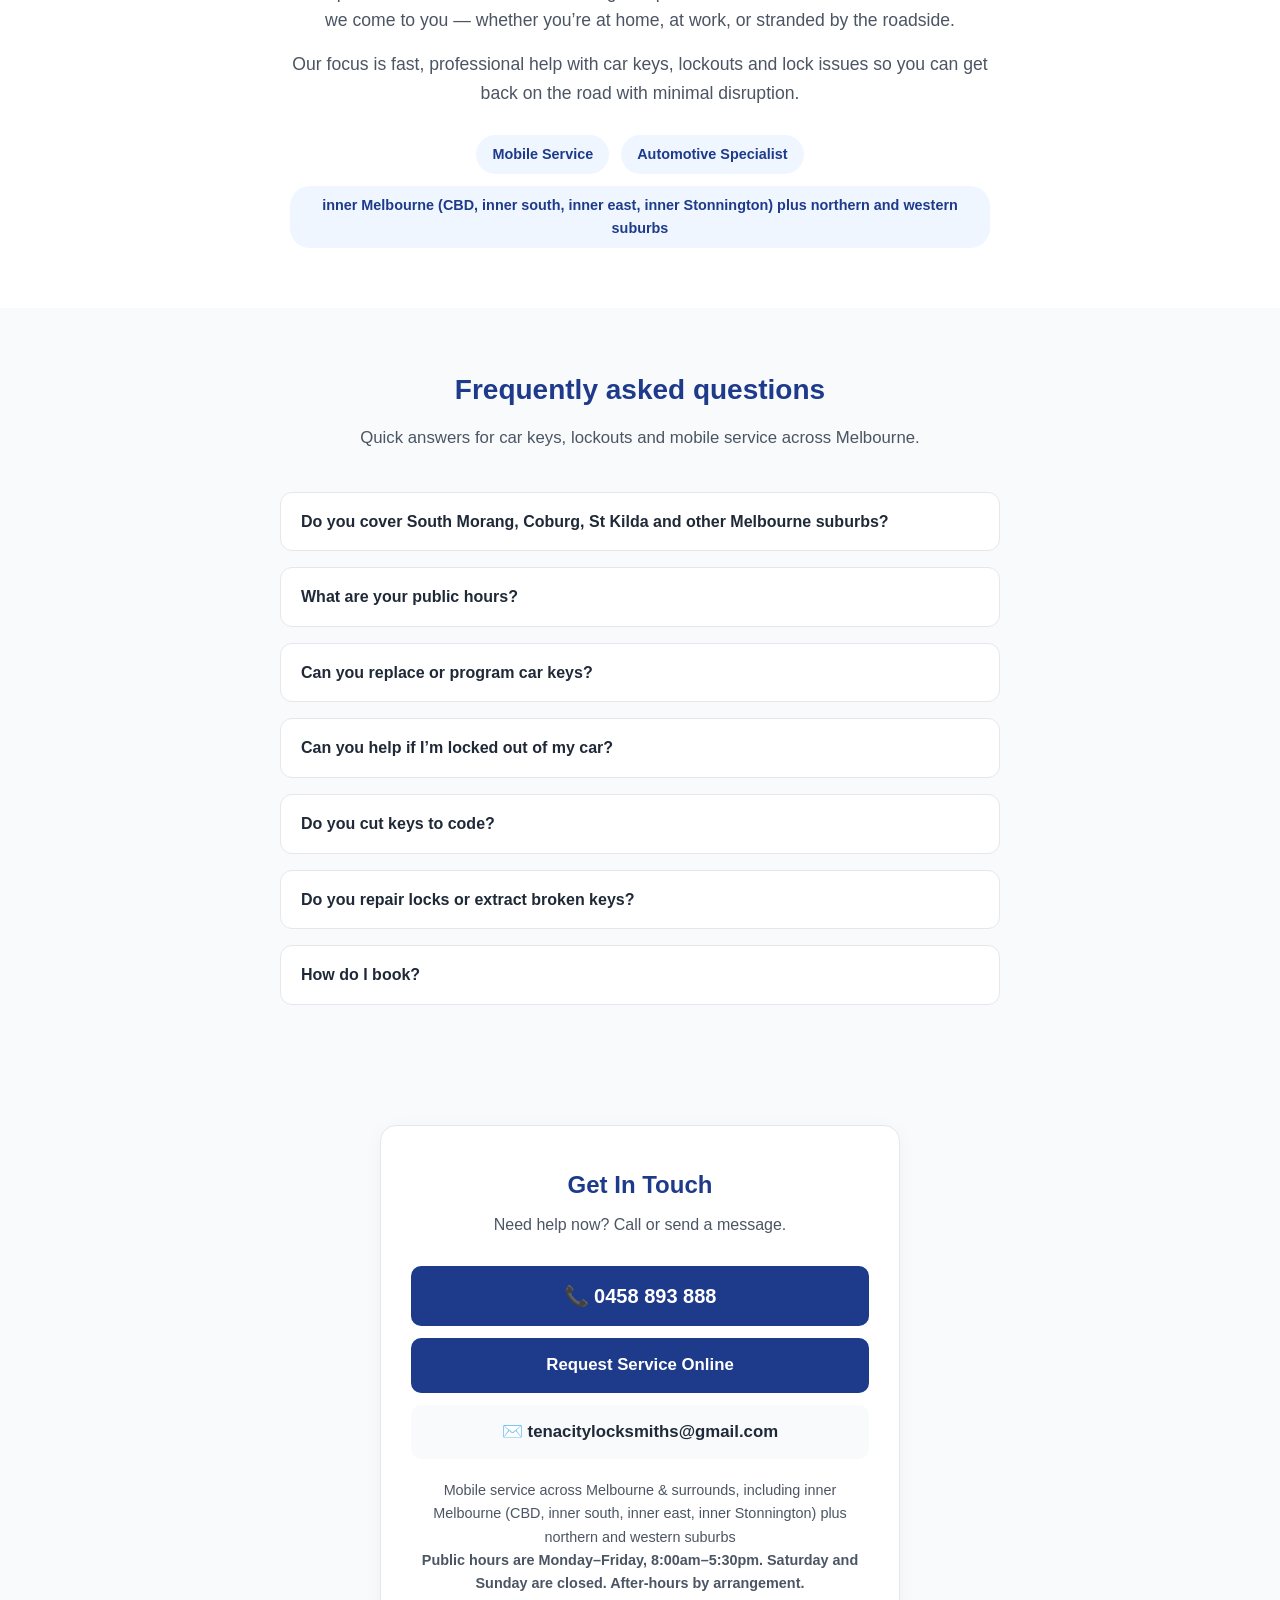
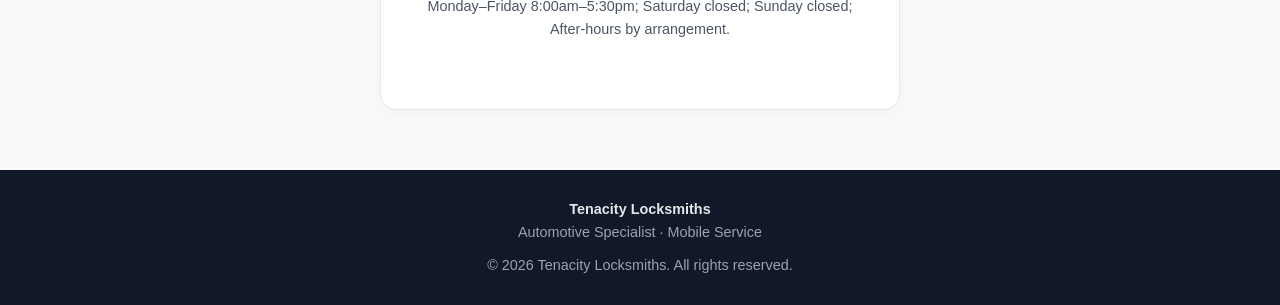
==== commit 72de1bd1: "Update hours to 8:00-5:30 and expand Melbourne coverage" ====
--- a/index.html
+++ b/index.html
@@ -398,7 +398,7 @@
       <p style="margin: 16px 0 8px;">
         <a href="/request/" style="display:inline-block; background:#ffffff; color:#1e3a8a; font-weight:700; padding:12px 28px; border-radius:10px; text-decoration:none; font-size:1.05rem;">Request Service Online</a>
       </p>
-      <p class="hero-sub">Call or text · Melbourne & surrounds — North, Inner, South & West</p>
+      <p class="hero-sub">Call or text · inner Melbourne (CBD, inner south, inner east, inner Stonnington) plus northern and western suburbs</p>
     </div>
   </section>
 
@@ -470,13 +470,13 @@
         <div class="about-badges">
           <span class="badge">Mobile Service</span>
           <span class="badge">Automotive Specialist</span>
-          <span class="badge">Melbourne & surrounds — North, Inner, South & West</span>
+          <span class="badge">inner Melbourne (CBD, inner south, inner east, inner Stonnington) plus northern and western suburbs</span>
         </div>
       </div>
     </div>
   </section>
 
-  <section id="faq"> <div class="container"> <h2 class="section-title">Frequently asked questions</h2> <p class="section-subtitle">Quick answers for car keys, lockouts and mobile service across Melbourne.</p> <div class="faq-list"> <details> <summary>Do you cover South Morang, Coburg, St Kilda and other Melbourne suburbs?</summary> <p>Yes. We’re a mobile service across Melbourne and surrounds, including South Morang, Mill Park, Epping, Lalor, Thomastown, Bundoora, Coburg, Essendon, Richmond, St Kilda, Port Melbourne and nearby areas. Call or text <a href="tel:0458893888">0458 893 888</a>.</p> </details> <details> <summary>What are your public hours?</summary> <p>Public hours are Monday–Friday, 9:00am–5:00pm. Saturday and Sunday are closed. Weekday after-hours by arrangement. Weekend emergency work by arrangement. Call or text <a href="tel:0458893888">0458 893 888</a>.</p> </details> <details> <summary>Can you replace or program car keys?</summary> <p>Yes. We specialise in car key replacement, keys cut to code, and transponder, remote and smart key programming for most makes and models.</p> </details> <details> <summary>Can you help if I’m locked out of my car?</summary> <p>Yes. Damage-free vehicle lockouts — we come to you at home, work or roadside.</p> </details> <details> <summary>Do you cut keys to code?</summary> <p>Yes — we cut keys to code on site for most vehicle makes and models.</p> </details> <details> <summary>Do you repair locks or extract broken keys?</summary> <p>Yes. We repair jammed or worn vehicle locks and safely extract broken keys from ignitions and door locks.</p> </details> <details> <summary>How do I book?</summary> <p>Call or text <a href="tel:0458893888">0458 893 888</a>, email <a href="mailto:tenacitylocksmiths@gmail.com">tenacitylocksmiths@gmail.com</a>, or use <a href="/request/">Request Service</a> on the website.</p> </details> </div> </div> </section>  <!-- CONTACT -->
+  <section id="faq"> <div class="container"> <h2 class="section-title">Frequently asked questions</h2> <p class="section-subtitle">Quick answers for car keys, lockouts and mobile service across Melbourne.</p> <div class="faq-list"> <details> <summary>Do you cover South Morang, Coburg, St Kilda and other Melbourne suburbs?</summary> <p>Yes. We cover inner Melbourne (CBD, inner south, inner east, inner Stonnington) plus northern and western suburbs, including St Kilda, Port Melbourne, South Yarra, Prahran, Richmond, Fitzroy, Brunswick, Coburg, Footscray, Sunshine, Altona, Essendon, South Morang, Epping and Melton. Call or text <a href="tel:0458893888">0458 893 888</a>.</p> </details> <details> <summary>What are your public hours?</summary> <p>Public hours are Monday–Friday, 8:00am–5:30pm. Saturday and Sunday are closed. After-hours by arrangement.</p> </details> <details> <summary>Can you replace or program car keys?</summary> <p>Yes. We specialise in car key replacement, keys cut to code, and transponder, remote and smart key programming for most makes and models.</p> </details> <details> <summary>Can you help if I’m locked out of my car?</summary> <p>Yes. Damage-free vehicle lockouts — we come to you at home, work or roadside.</p> </details> <details> <summary>Do you cut keys to code?</summary> <p>Yes — we cut keys to code on site for most vehicle makes and models.</p> </details> <details> <summary>Do you repair locks or extract broken keys?</summary> <p>Yes. We repair jammed or worn vehicle locks and safely extract broken keys from ignitions and door locks.</p> </details> <details> <summary>How do I book?</summary> <p>Call or text <a href="tel:0458893888">0458 893 888</a>, email <a href="mailto:tenacitylocksmiths@gmail.com">tenacitylocksmiths@gmail.com</a>, or use <a href="/request/">Request Service</a> on the website.</p> </details> </div> </div> </section>  <!-- CONTACT -->
   <section id="contact">
     <div class="container">
       <div class="contact-box">
@@ -487,7 +487,7 @@
         <a href="/request/" class="contact-item" style="background:#1e3a8a; color:white; margin-top:10px;">Request Service Online</a>
         <a href="mailto:tenacitylocksmiths@gmail.com" class="contact-item">✉️ tenacitylocksmiths@gmail.com</a>
 
-        <p class="contact-note">Mobile service across Melbourne & surrounds, including north, inner, south and west suburbs<br><strong>Public hours: Monday–Friday, 9:00am–5:00pm. Saturday &amp; Sunday: Closed.</strong><br>Weekday after-hours by arrangement. Weekend emergency work by arrangement.</p>
+        <p class="contact-note">Mobile service across Melbourne & surrounds, including inner Melbourne (CBD, inner south, inner east, inner Stonnington) plus northern and western suburbs<br><strong>Public hours are Monday–Friday, 8:00am–5:30pm. Saturday and Sunday are closed. After-hours by arrangement.</strong><br>Monday–Friday 8:00am–5:30pm; Saturday closed; Sunday closed; After-hours by arrangement.</p>
       </div>
     </div>
   </section>
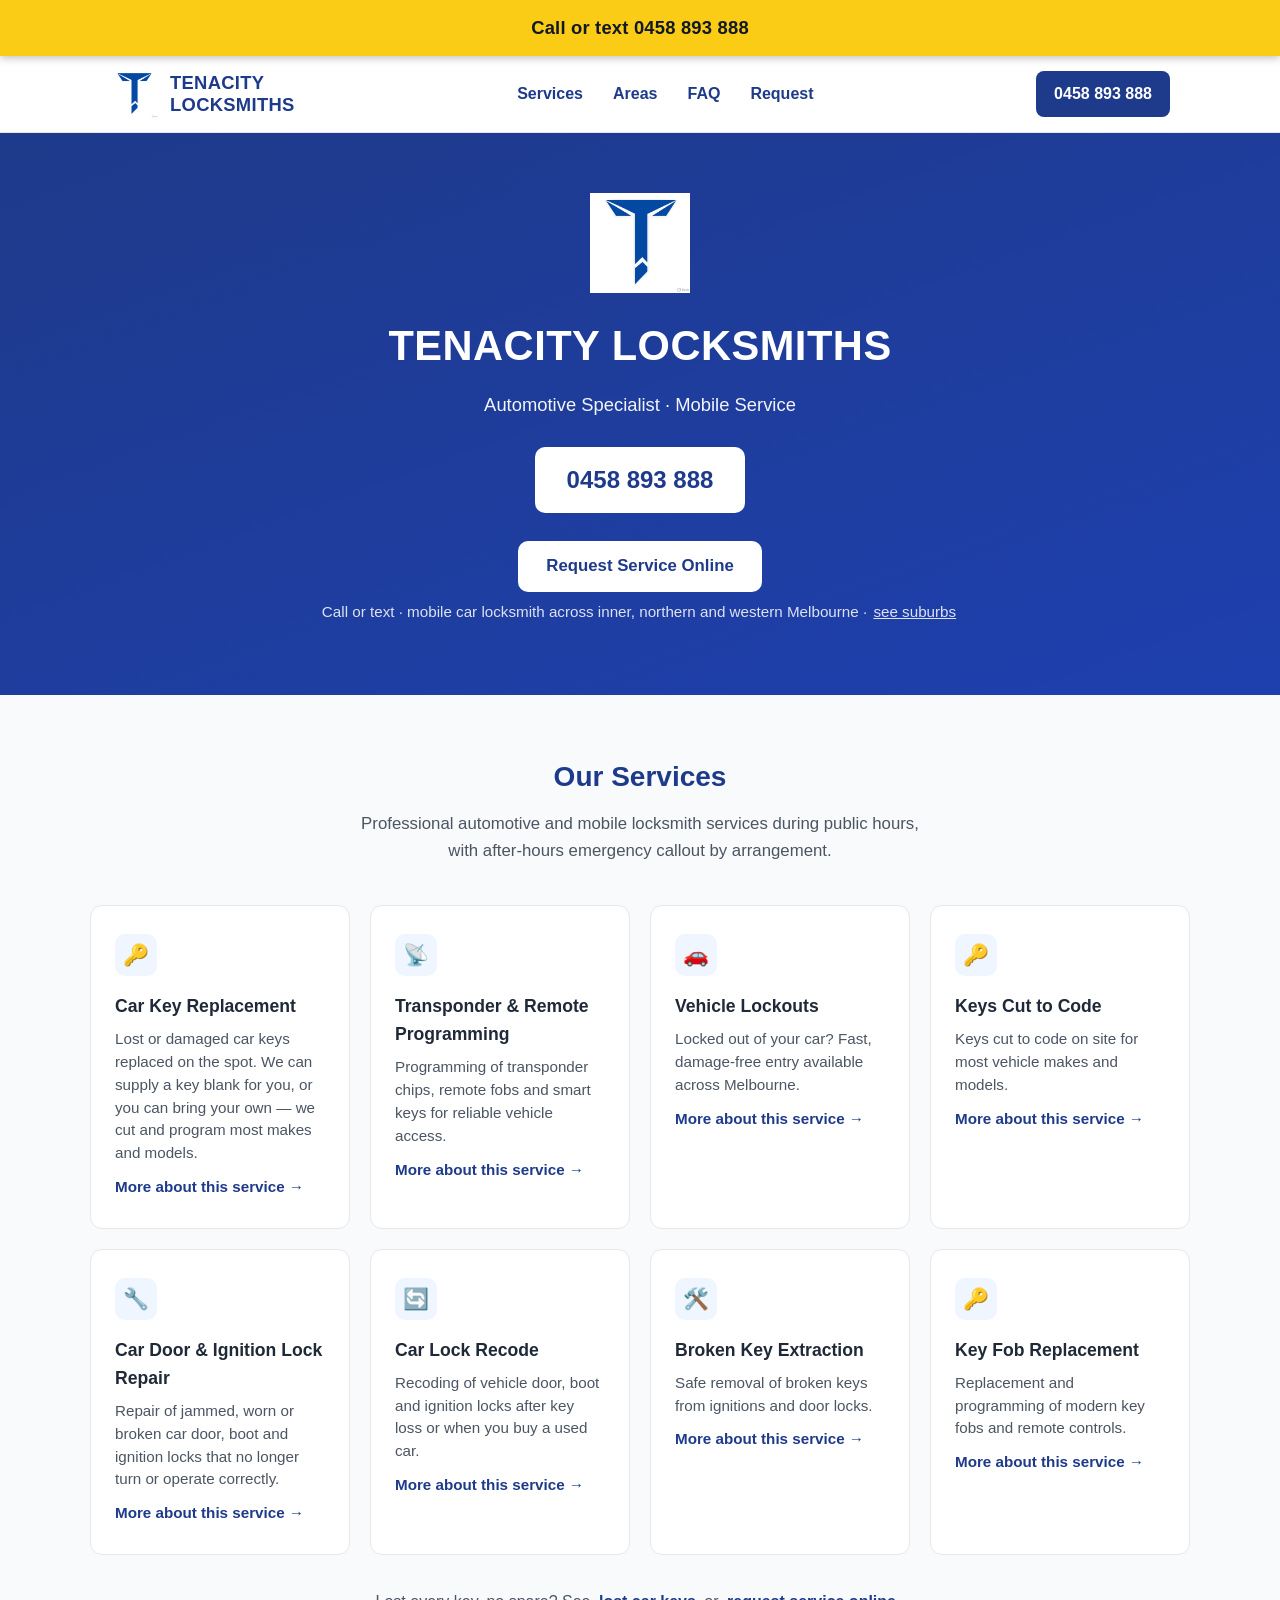
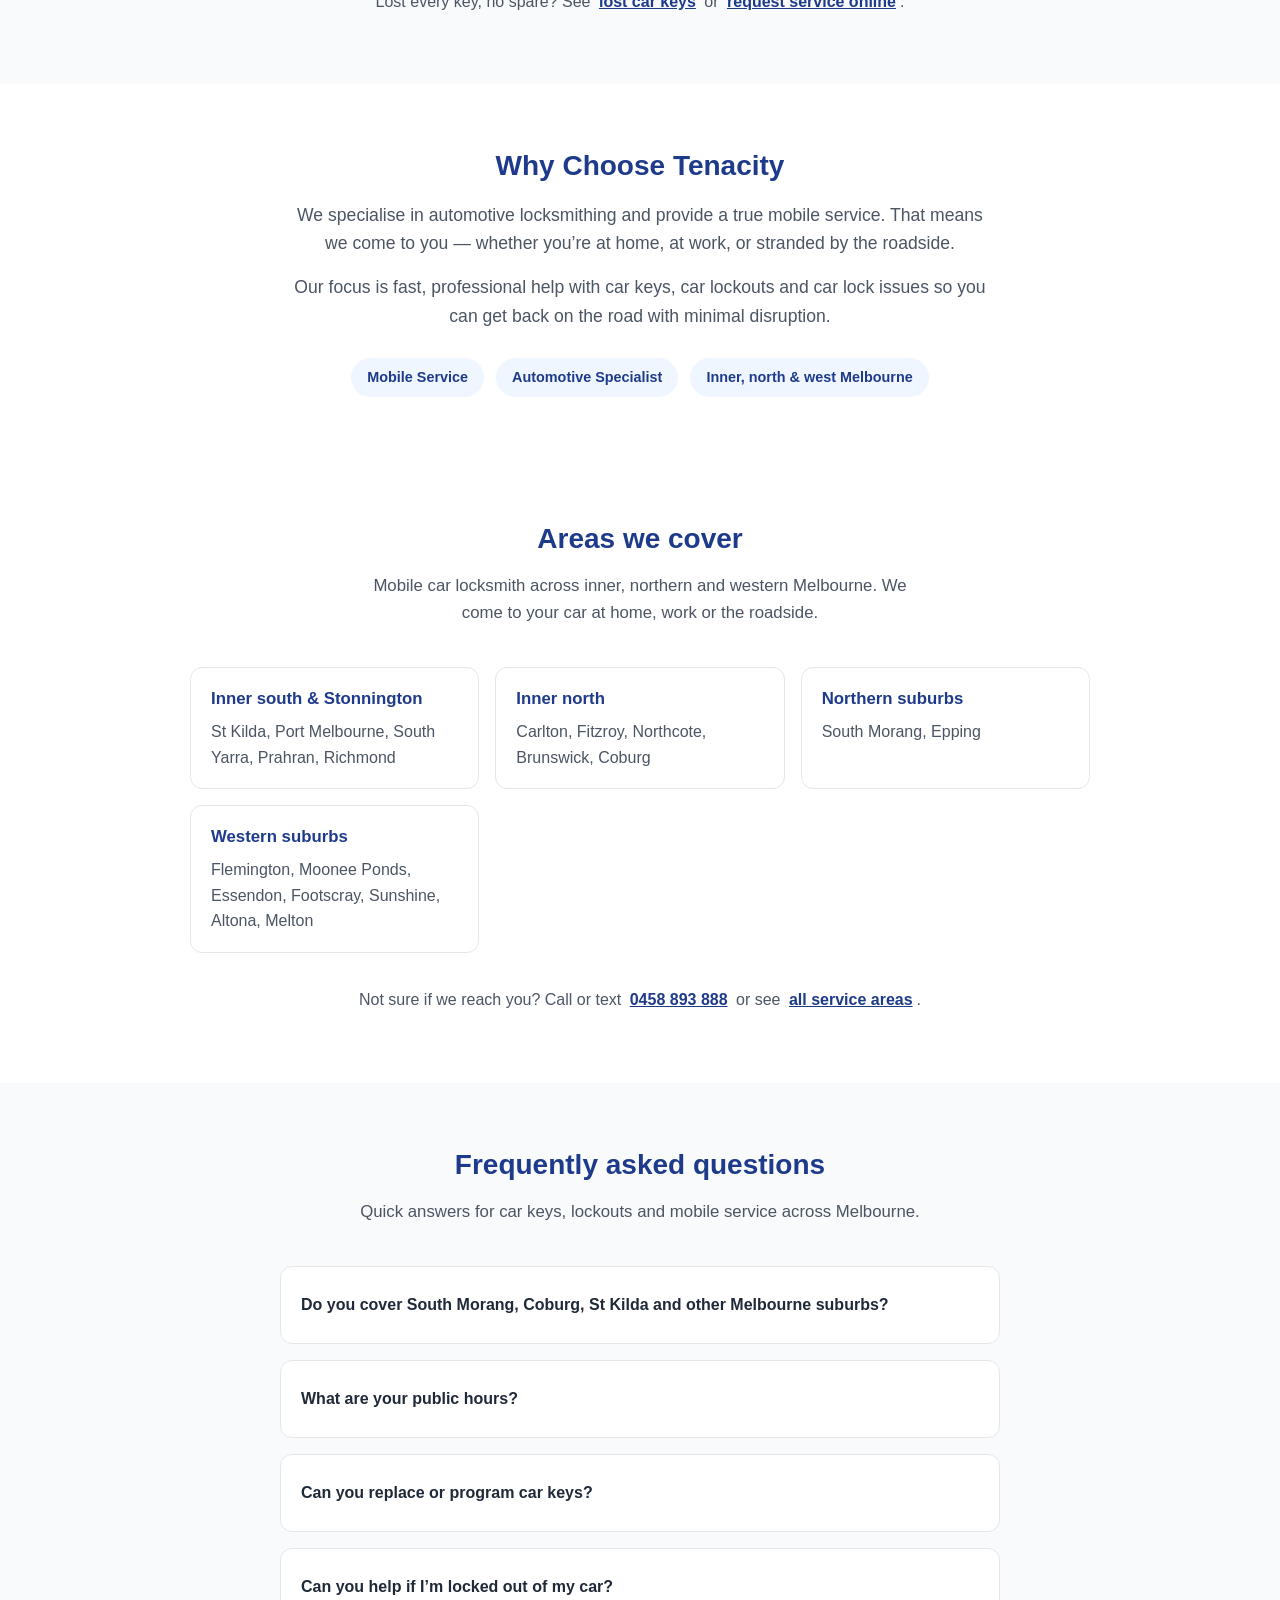
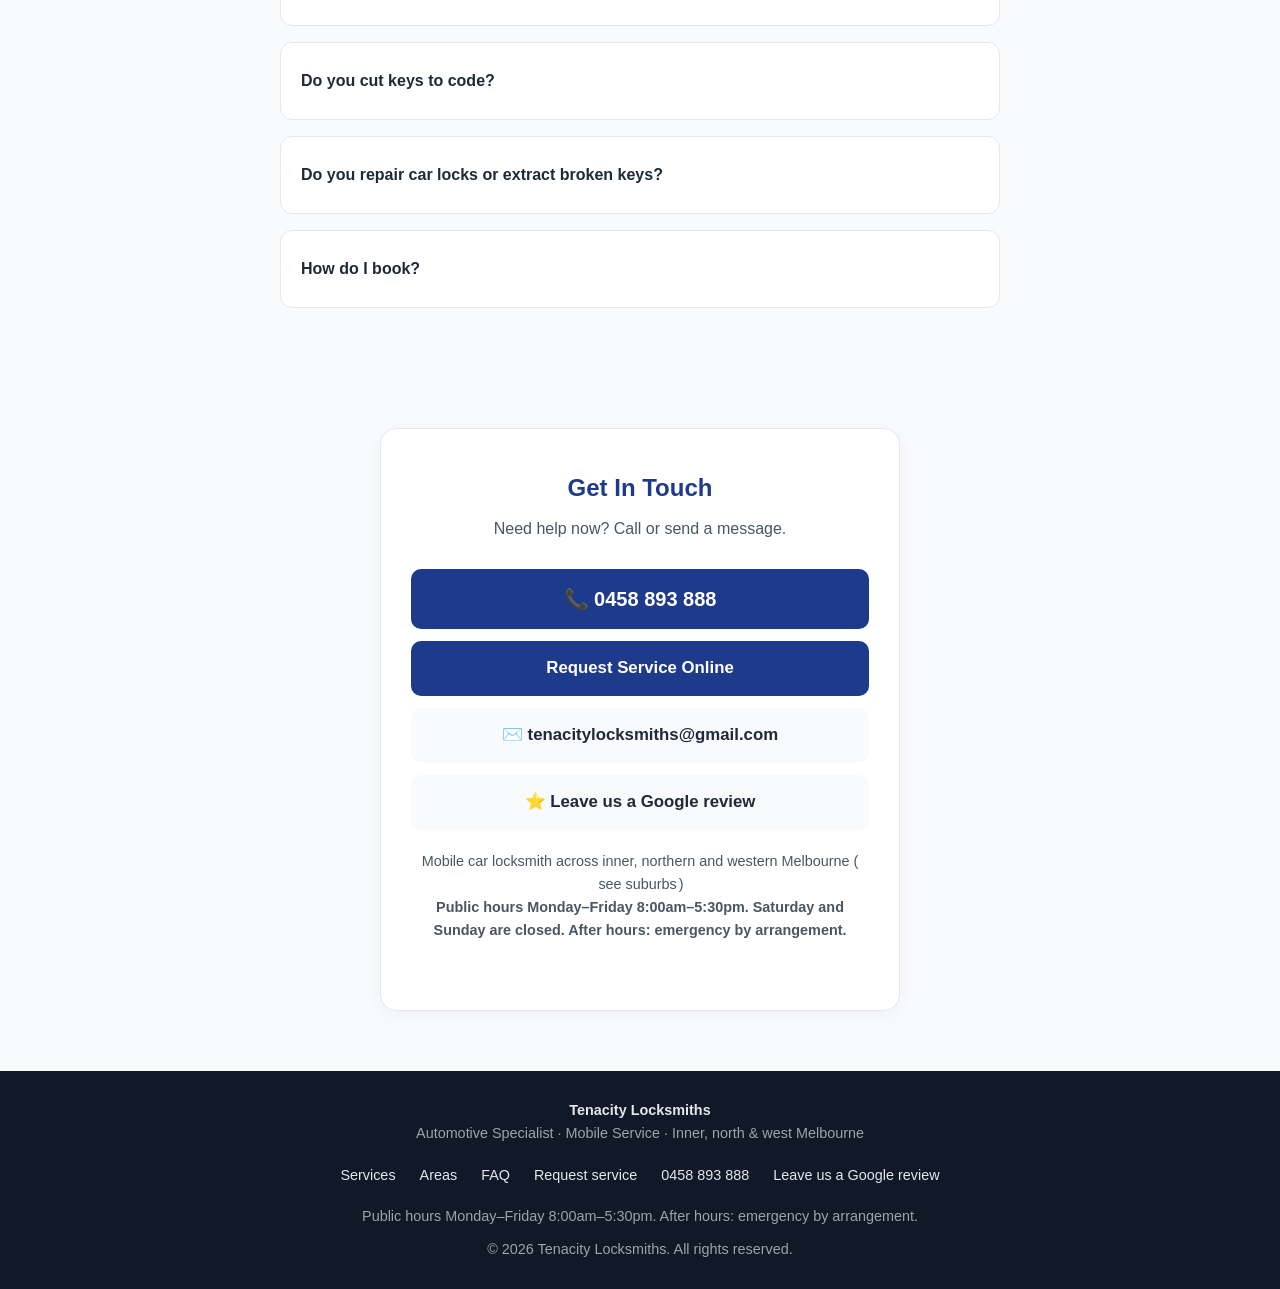
==== commit b6d7ee04: "New home page, 6 service pages, request page updates, logo file, robots.txt and sitemap" ====
--- a/index.html
+++ b/index.html
@@ -1,16 +1,22 @@
 <!DOCTYPE html>
-<html lang="en">
+<html lang="en-AU">
 <head>
   <meta charset="UTF-8" />
-  <meta name="viewport" content="width=device-width, initial-scale=1.0" />
-  <title>Tenacity Locksmiths | Automotive & Mobile Locksmith Melbourne</title>
-  <meta name="description" content="Tenacity Locksmiths - Professional mobile automotive locksmith services in Melbourne. Car key replacement, transponder programming, vehicle lockouts, lock repair and more." />
+  <meta name="viewport" content="width=device-width, initial-scale=1" />
+  <title>Tenacity Locksmiths</title>
+  <meta name="description" content="Mobile car locksmith across inner, northern and western Melbourne. Car keys cut to code, lockouts and fob programming. Mon–Fri 8–5:30. Call 0458 893 888." />
   <meta name="theme-color" content="#1e3a8a" />
+  <link rel="canonical" href="https://tenacitylocksmiths.com.au/" />
+  <meta property="og:type" content="website" />
+  <meta property="og:site_name" content="Tenacity Locksmiths" />
+  <meta property="og:title" content="Tenacity Locksmiths" />
+  <meta property="og:description" content="Mobile car locksmith across inner, northern and western Melbourne. Car keys cut to code, lockouts and fob programming. Mon–Fri 8–5:30. Call 0458 893 888." />
+  <meta property="og:url" content="https://tenacitylocksmiths.com.au/" />
+  <meta property="og:locale" content="en_AU" />
+  <meta name="twitter:card" content="summary" />
+  <meta name="twitter:title" content="Tenacity Locksmiths" />
+  <meta name="twitter:description" content="Mobile car locksmith across inner, northern and western Melbourne. Car keys cut to code, lockouts and fob programming. Mon–Fri 8–5:30. Call 0458 893 888." />
 <link rel="icon" href="/favicon.ico" sizes="any" />
-  <link rel="icon" type="image/png" sizes="48x48" href="/favicon-48.png" />
-  <link rel="icon" type="image/png" sizes="96x96" href="/favicon-96.png" />
-  <link rel="icon" type="image/png" sizes="192x192" href="/favicon-192.png" />
-  <link rel="apple-touch-icon" href="/apple-touch-icon.png" />
   <style>
     :root {
       --blue: #1e3a8a;
@@ -373,32 +379,77 @@
         padding: 22px 18px;
       }
     }
+
+    /* ===== Review edits: H1 logo, H4 call bar, H10 nav, H11 cards, H12 areas, H13 tap targets ===== */
+    html { scroll-padding-top: 72px; }
+    body { padding-top: 56px; padding-top: calc(56px + env(safe-area-inset-top)); }
+    .call-bar {
+      position: fixed; top: 0; left: 0; right: 0; z-index: 1000;
+      display: flex; align-items: center; justify-content: center;
+      min-height: 56px; padding: env(safe-area-inset-top) 16px 0;
+      background: #facc15; color: #111827;
+      font-size: 1.15rem; font-weight: 800; letter-spacing: 0.2px;
+      text-decoration: none; box-shadow: 0 2px 8px rgba(0,0,0,0.25);
+    }
+    .call-bar:hover, .call-bar:focus { background: #fde047; }
+    .call-bar:focus-visible { outline: 3px solid #111827; outline-offset: -3px; }
+    header { position: static; }
+    .site-nav { display: flex; flex-wrap: wrap; gap: 4px 6px; justify-content: center; }
+    .site-nav a {
+      display: inline-flex; align-items: center; min-height: 44px; padding: 0 12px;
+      border-radius: 8px; font-weight: 600; color: var(--blue);
+    }
+    .site-nav a:hover { background: #eff6ff; }
+    a.service-card { display: block; color: inherit; }
+    .card-more { display: inline-block; margin-top: 10px; font-weight: 600; color: var(--blue); font-size: 0.95rem; }
+    .services-more { text-align: center; margin-top: 24px; color: var(--text-light); }
+    .services-more a { display: inline-block; padding: 10px 4px; color: var(--blue); font-weight: 600; text-decoration: underline; }
+    .areas { background: var(--white); }
+    .areas-grid { display: grid; grid-template-columns: repeat(auto-fit, minmax(220px, 1fr)); gap: 16px; max-width: 900px; margin: 0 auto; }
+    .area-group { border: 1px solid var(--border); border-radius: 12px; padding: 18px 20px; }
+    .area-group h3 { font-size: 1.05rem; color: var(--blue); margin-bottom: 6px; }
+    .area-group p { color: var(--text-light); }
+    #faq summary { display: flex; align-items: center; min-height: 44px; padding: 8px 0; }
+    #faq details p a, .contact-note a, .hero-sub a { display: inline-block; padding: 12px 2px; margin: -12px 0; }
+    .footer-links { display: flex; flex-wrap: wrap; justify-content: center; gap: 4px 8px; margin: 8px 0; }
+    .footer-links a { display: inline-flex; align-items: center; min-height: 44px; padding: 0 8px; color: #e5e7eb; }
+    @media (max-width: 600px) {
+      .header-phone { display: none; }
+      .site-nav { width: 100%; }
+    }
   </style>
 </head>
 <body>
+  <a class="call-bar" href="tel:+61458893888">Call or text 0458 893 888</a>
 
   <!-- HEADER -->
   <header>
     <div class="header-inner">
-      <div class="logo-area">
-        <img src="[data-uri]" alt="Tenacity Locksmiths Logo" class="logo-img" />
+      <a href="/" class="logo-area" aria-label="Tenacity Locksmiths – home">
+        <img src="/logo.jpg" width="48" height="48" alt="Tenacity Locksmiths logo" class="logo-img" />
         <div class="logo-text">TENACITY<br>LOCKSMITHS</div>
-      </div>
-      <a href="tel:0458893888" class="header-phone">0458 893 888</a>
+      </a>
+      <nav class="site-nav" aria-label="Main">
+        <a href="#services">Services</a>
+        <a href="#areas">Areas</a>
+        <a href="#faq">FAQ</a>
+        <a href="/request/">Request</a>
+      </nav>
+      <a href="tel:+61458893888" class="header-phone">0458 893 888</a>
     </div>
   </header>
 
   <!-- HERO -->
   <section class="hero">
     <div class="hero-inner">
-      <img src="[data-uri]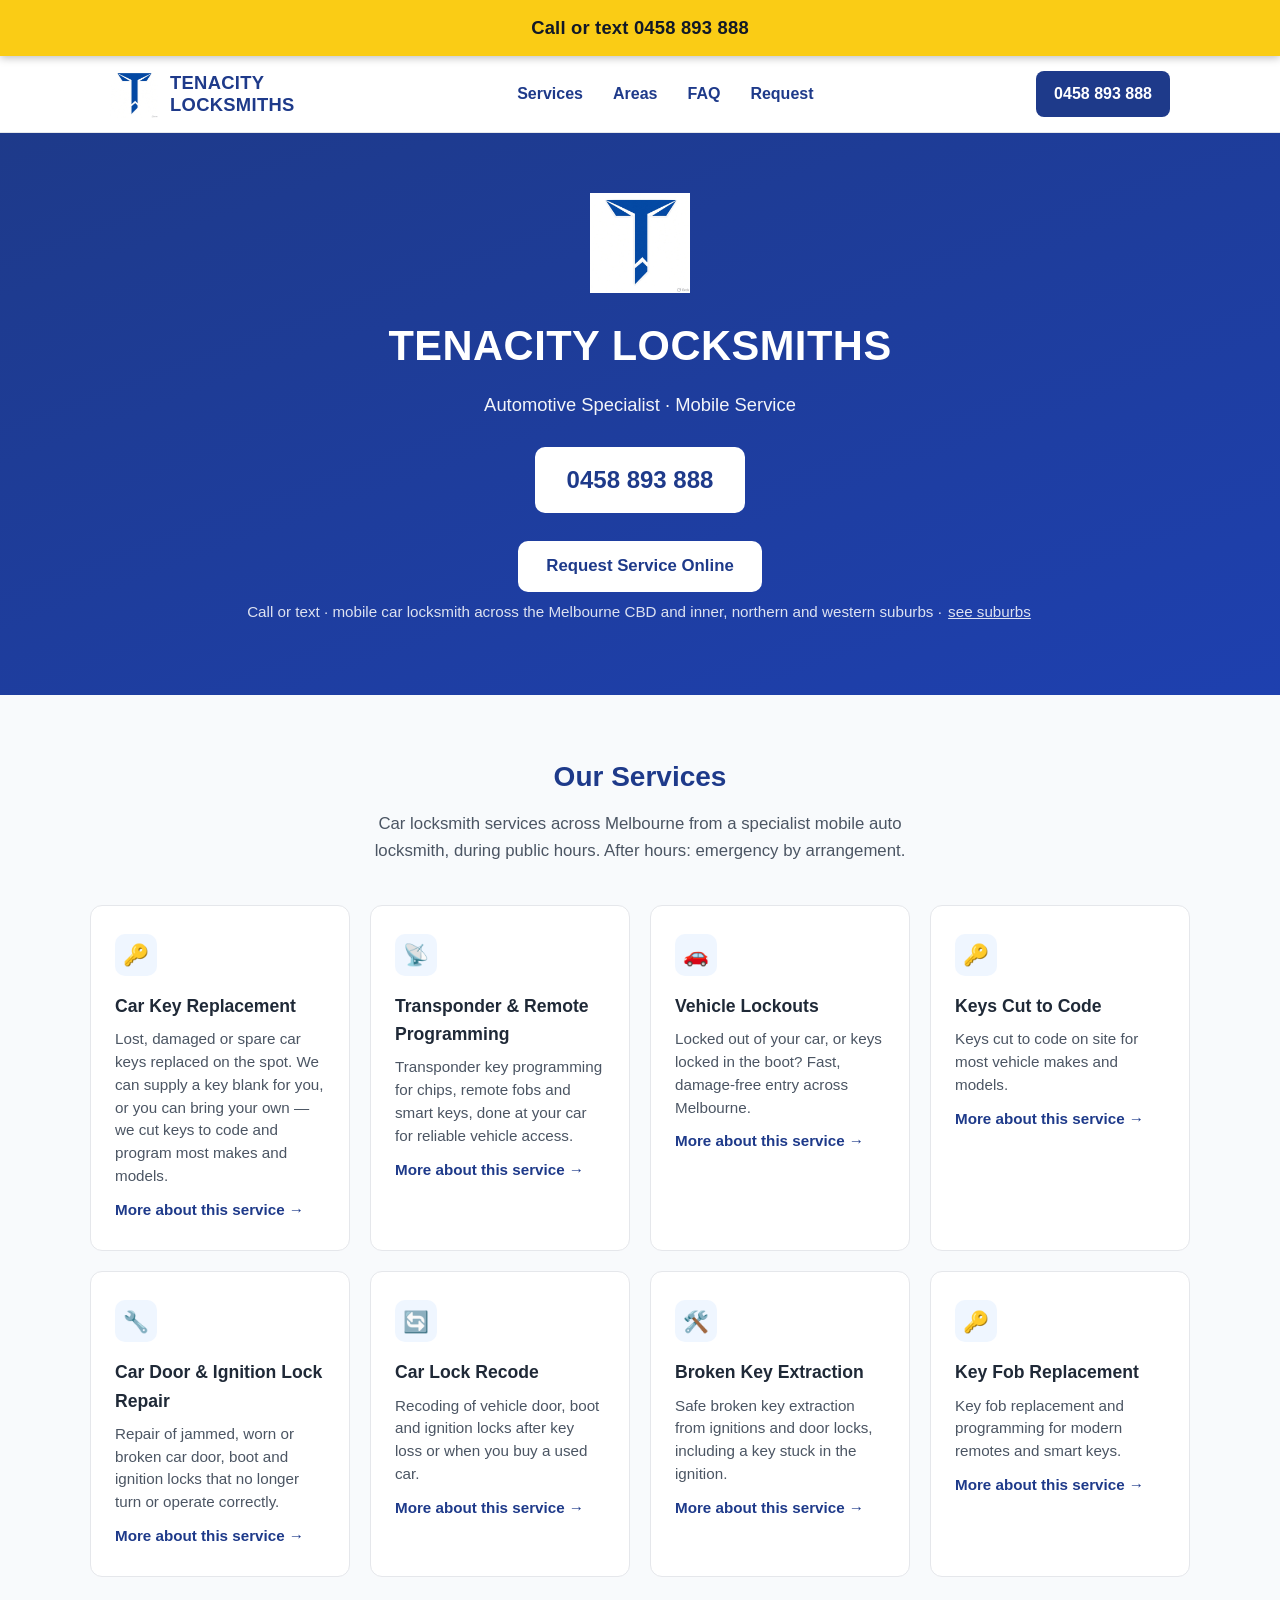
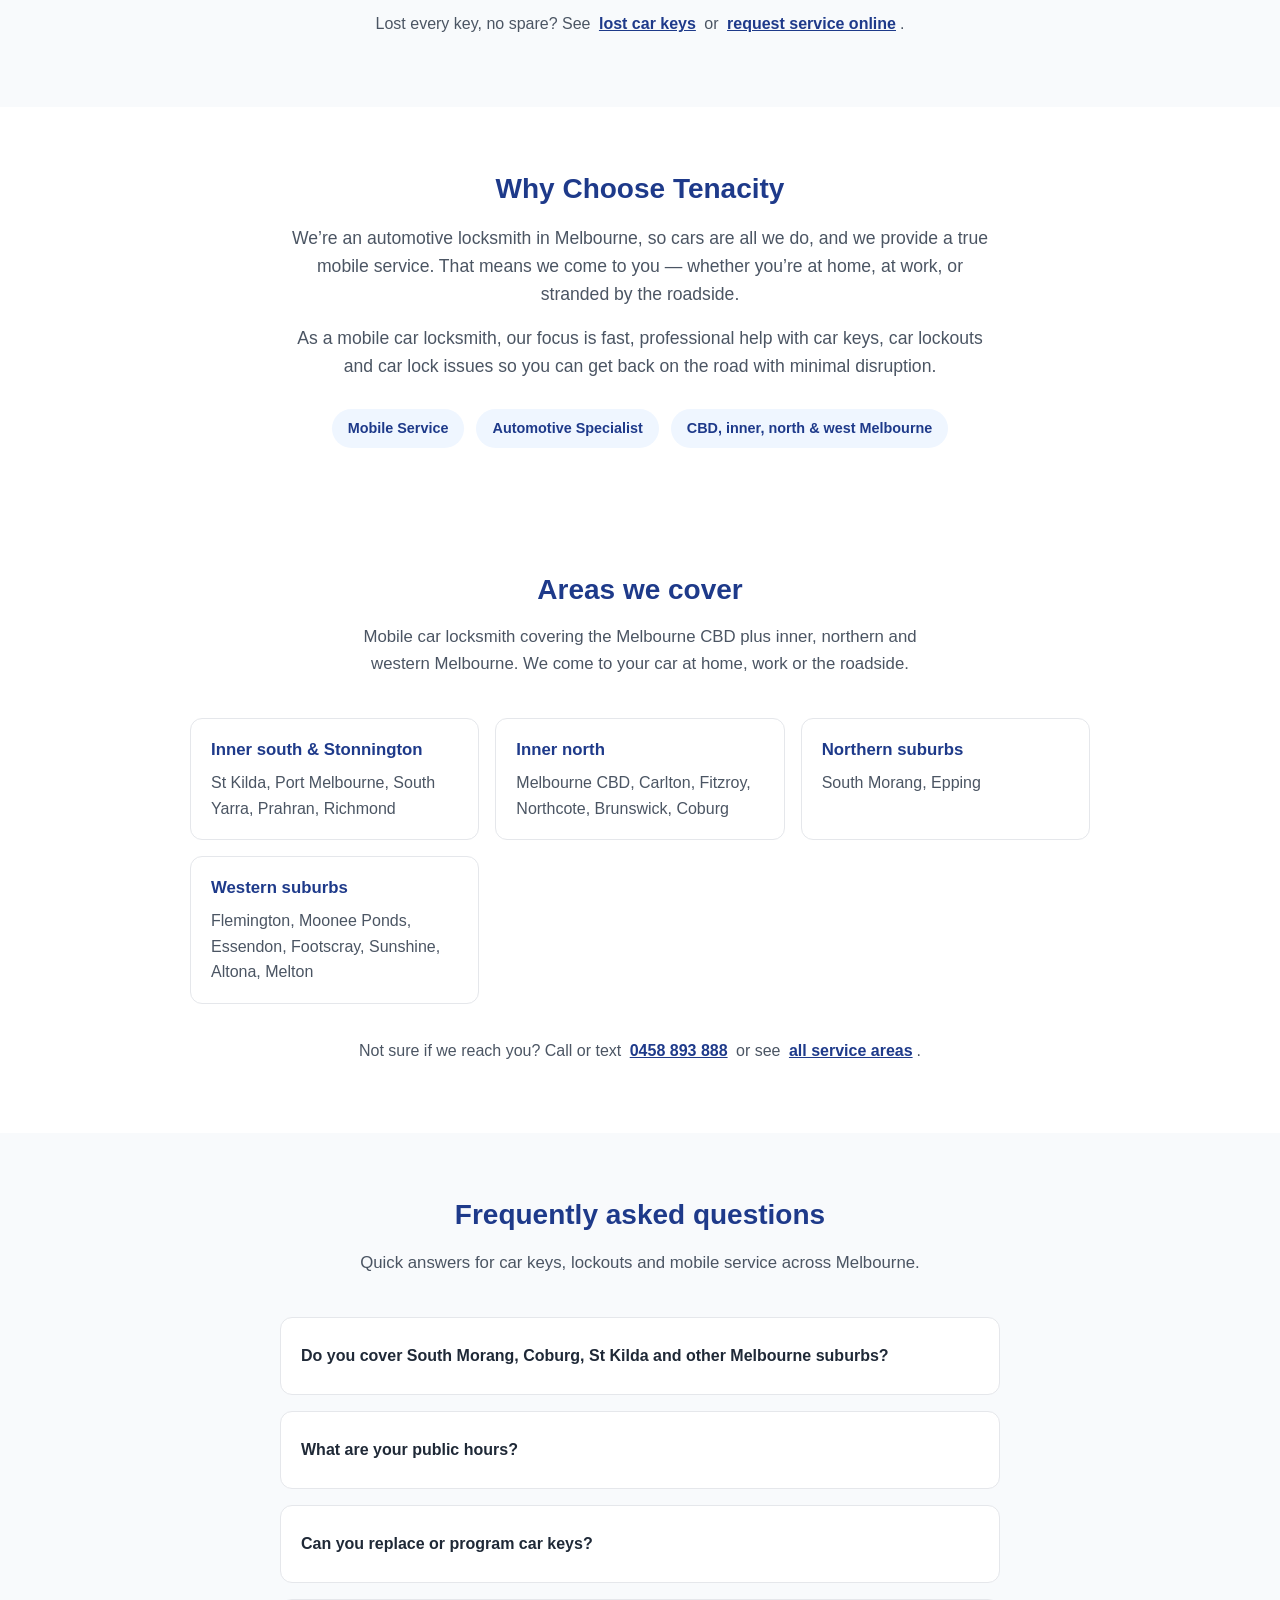
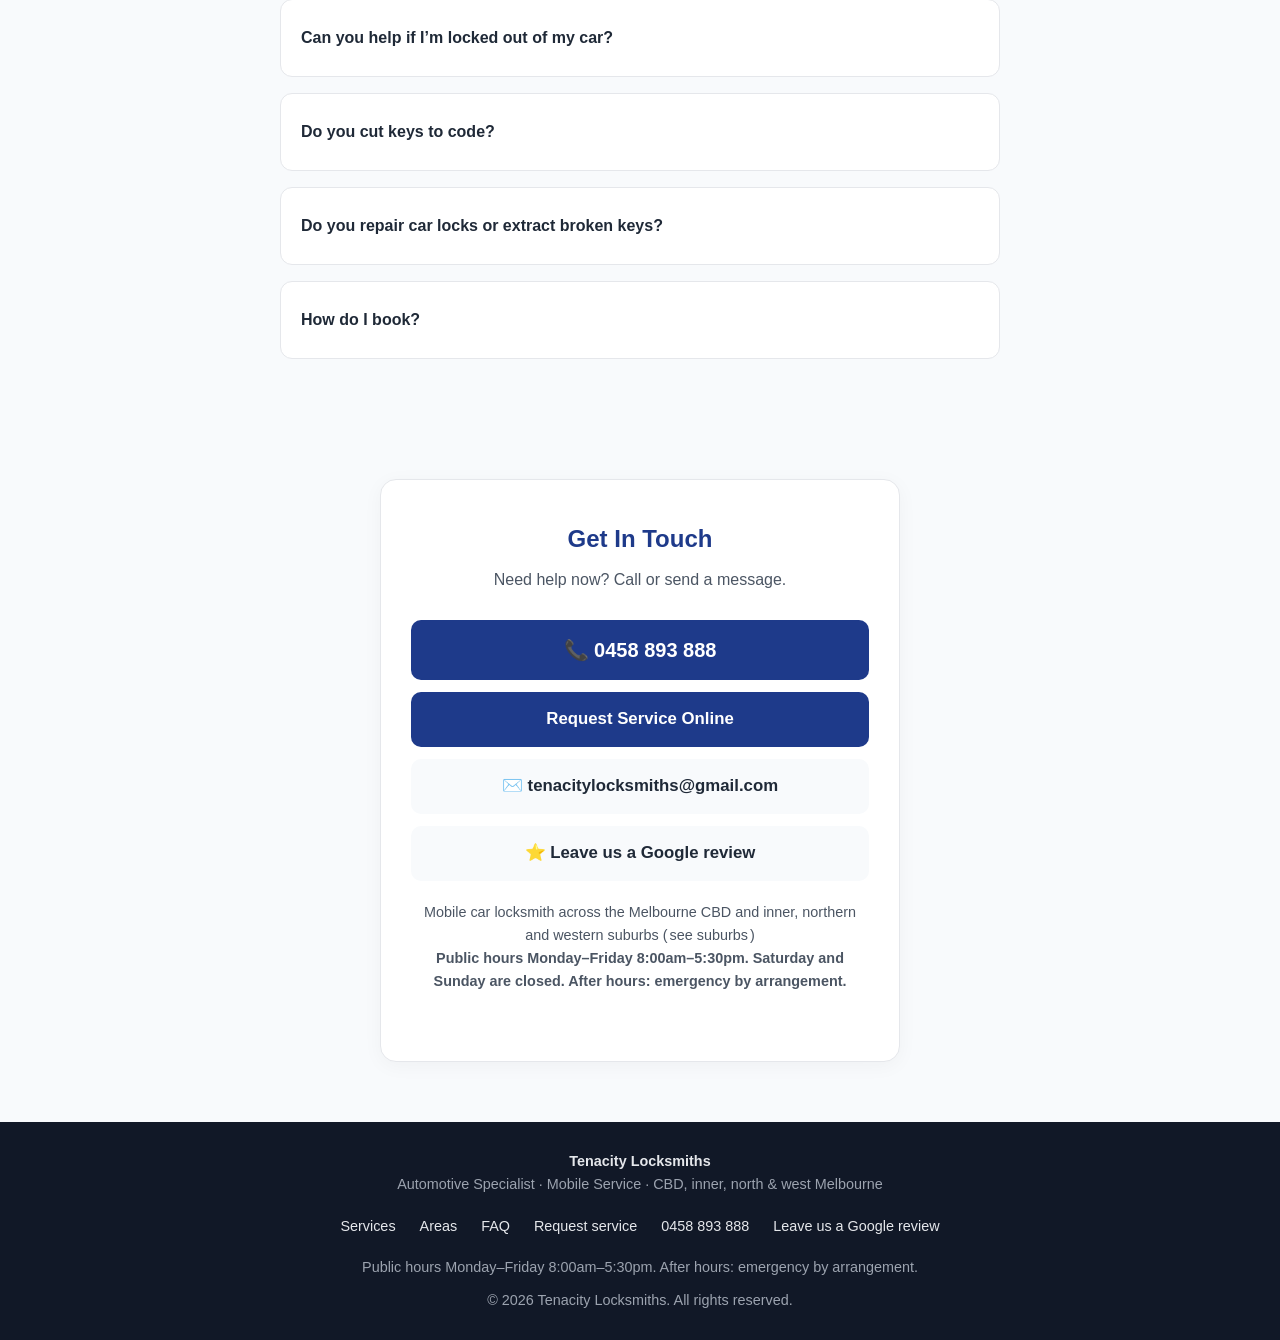
==== commit 92ec8750: "SEO keyword integration across 8 pages; add Melbourne CBD service area" ====
--- a/index.html
+++ b/index.html
@@ -4,18 +4,18 @@
   <meta charset="UTF-8" />
   <meta name="viewport" content="width=device-width, initial-scale=1" />
   <title>Tenacity Locksmiths</title>
-  <meta name="description" content="Mobile car locksmith across inner, northern and western Melbourne. Car keys cut to code, lockouts and fob programming. Mon–Fri 8–5:30. Call 0458 893 888." />
+  <meta name="description" content="Mobile car locksmith for Melbourne CBD, inner north and west. Car key replacement, keys cut to code, lockouts, fob programming. Mon–Fri 8–5:30. 0458 893 888." />
   <meta name="theme-color" content="#1e3a8a" />
   <link rel="canonical" href="https://tenacitylocksmiths.com.au/" />
   <meta property="og:type" content="website" />
   <meta property="og:site_name" content="Tenacity Locksmiths" />
   <meta property="og:title" content="Tenacity Locksmiths" />
-  <meta property="og:description" content="Mobile car locksmith across inner, northern and western Melbourne. Car keys cut to code, lockouts and fob programming. Mon–Fri 8–5:30. Call 0458 893 888." />
+  <meta property="og:description" content="Mobile car locksmith for Melbourne CBD, inner north and west. Car key replacement, keys cut to code, lockouts, fob programming. Mon–Fri 8–5:30. 0458 893 888." />
   <meta property="og:url" content="https://tenacitylocksmiths.com.au/" />
   <meta property="og:locale" content="en_AU" />
   <meta name="twitter:card" content="summary" />
   <meta name="twitter:title" content="Tenacity Locksmiths" />
-  <meta name="twitter:description" content="Mobile car locksmith across inner, northern and western Melbourne. Car keys cut to code, lockouts and fob programming. Mon–Fri 8–5:30. Call 0458 893 888." />
+  <meta name="twitter:description" content="Mobile car locksmith for Melbourne CBD, inner north and west. Car key replacement, keys cut to code, lockouts, fob programming. Mon–Fri 8–5:30. 0458 893 888." />
 <link rel="icon" href="/favicon.ico" sizes="any" />
   <style>
     :root {
@@ -449,7 +449,7 @@
       <p style="margin: 16px 0 8px;">
         <a href="/request/" style="display:inline-block; background:#ffffff; color:#1e3a8a; font-weight:700; padding:12px 28px; border-radius:10px; text-decoration:none; font-size:1.05rem;">Request Service Online</a>
       </p>
-      <p class="hero-sub">Call or text · mobile car locksmith across inner, northern and western Melbourne · <a href="#areas" style="text-decoration:underline;">see suburbs</a></p>
+      <p class="hero-sub">Call or text · mobile car locksmith across the Melbourne CBD and inner, northern and western suburbs · <a href="#areas" style="text-decoration:underline;">see suburbs</a></p>
     </div>
   </section>
 
@@ -457,27 +457,27 @@
   <section id="services">
     <div class="container">
       <h2 class="section-title">Our Services</h2>
-      <p class="section-subtitle">Professional automotive and mobile locksmith services during public hours, with after-hours emergency callout by arrangement.</p>
+      <p class="section-subtitle">Car locksmith services across Melbourne from a specialist mobile auto locksmith, during public hours. After hours: emergency by arrangement.</p>
 
       <div class="services-grid">
         <a class="service-card" href="/car-key-replacement/">
           <div class="service-icon">🔑</div>
           <h3>Car Key Replacement</h3>
-          <p>Lost or damaged car keys replaced on the spot. We can supply a key blank for you, or you can bring your own — we cut and program most makes and models.</p>
+          <p>Lost, damaged or spare car keys replaced on the spot. We can supply a key blank for you, or you can bring your own — we cut keys to code and program most makes and models.</p>
           <span class="card-more">More about this service →</span>
         </a>
 
         <a class="service-card" href="/key-fob-transponder-programming/">
           <div class="service-icon">📡</div>
           <h3>Transponder & Remote Programming</h3>
-          <p>Programming of transponder chips, remote fobs and smart keys for reliable vehicle access.</p>
+          <p>Transponder key programming for chips, remote fobs and smart keys, done at your car for reliable vehicle access.</p>
           <span class="card-more">More about this service →</span>
         </a>
 
         <a class="service-card" href="/car-lockout/">
           <div class="service-icon">🚗</div>
           <h3>Vehicle Lockouts</h3>
-          <p>Locked out of your car? Fast, damage-free entry available across Melbourne.</p>
+          <p>Locked out of your car, or keys locked in the boot? Fast, damage-free entry across Melbourne.</p>
           <span class="card-more">More about this service →</span>
         </a>
 
@@ -505,14 +505,14 @@
         <a class="service-card" href="/broken-key-ignition-repair/">
           <div class="service-icon">🛠️</div>
           <h3>Broken Key Extraction</h3>
-          <p>Safe removal of broken keys from ignitions and door locks.</p>
+          <p>Safe broken key extraction from ignitions and door locks, including a key stuck in the ignition.</p>
           <span class="card-more">More about this service →</span>
         </a>
 
         <a class="service-card" href="/key-fob-transponder-programming/">
           <div class="service-icon">🔑</div>
           <h3>Key Fob Replacement</h3>
-          <p>Replacement and programming of modern key fobs and remote controls.</p>
+          <p>Key fob replacement and programming for modern remotes and smart keys.</p>
           <span class="card-more">More about this service →</span>
         </a>
       </div>
@@ -525,12 +525,12 @@
     <div class="container">
       <div class="about-content">
         <h2 class="section-title">Why Choose Tenacity</h2>
-        <p>We specialise in automotive locksmithing and provide a true mobile service. That means we come to you — whether you’re at home, at work, or stranded by the roadside.</p>
-        <p>Our focus is fast, professional help with car keys, car lockouts and car lock issues so you can get back on the road with minimal disruption.</p>
+        <p>We’re an automotive locksmith in Melbourne, so cars are all we do, and we provide a true mobile service. That means we come to you — whether you’re at home, at work, or stranded by the roadside.</p>
+        <p>As a mobile car locksmith, our focus is fast, professional help with car keys, car lockouts and car lock issues so you can get back on the road with minimal disruption.</p>
         <div class="about-badges">
           <span class="badge">Mobile Service</span>
           <span class="badge">Automotive Specialist</span>
-          <span class="badge">Inner, north &amp; west Melbourne</span>
+          <span class="badge">CBD, inner, north &amp; west Melbourne</span>
         </div>
       </div>
     </div>
@@ -540,10 +540,10 @@
   <section class="areas" id="areas">
     <div class="container">
       <h2 class="section-title">Areas we cover</h2>
-      <p class="section-subtitle">Mobile car locksmith across inner, northern and western Melbourne. We come to your car at home, work or the roadside.</p>
+      <p class="section-subtitle">Mobile car locksmith covering the Melbourne CBD plus inner, northern and western Melbourne. We come to your car at home, work or the roadside.</p>
       <div class="areas-grid">
         <div class="area-group"><h3>Inner south &amp; Stonnington</h3><p>St Kilda, Port Melbourne, South Yarra, Prahran, Richmond</p></div>
-        <div class="area-group"><h3>Inner north</h3><p>Carlton, Fitzroy, Northcote, Brunswick, Coburg</p></div>
+        <div class="area-group"><h3>Inner north</h3><p>Melbourne CBD, Carlton, Fitzroy, Northcote, Brunswick, Coburg</p></div>
         <div class="area-group"><h3>Northern suburbs</h3><p>South Morang, Epping</p></div>
         <div class="area-group"><h3>Western suburbs</h3><p>Flemington, Moonee Ponds, Essendon, Footscray, Sunshine, Altona, Melton</p></div>
       </div>
@@ -551,7 +551,7 @@
     </div>
   </section>
 
-  <section id="faq"> <div class="container"> <h2 class="section-title">Frequently asked questions</h2> <p class="section-subtitle">Quick answers for car keys, lockouts and mobile service across Melbourne.</p> <div class="faq-list"> <details> <summary>Do you cover South Morang, Coburg, St Kilda and other Melbourne suburbs?</summary> <p>Yes. We cover inner, northern and western Melbourne: St Kilda, Port Melbourne, South Yarra, Prahran, Richmond, Carlton, Fitzroy, Northcote, Brunswick, Coburg, Flemington, Moonee Ponds, Essendon, Footscray, Sunshine, Altona, Melton, South Morang and Epping. Call or text <a href="tel:+61458893888">0458 893 888</a>.</p> </details> <details> <summary>What are your public hours?</summary> <p>Public hours Monday–Friday 8:00am–5:30pm. Saturday and Sunday are closed. After hours: emergency by arrangement.</p> </details> <details> <summary>Can you replace or program car keys?</summary> <p>Yes. We specialise in car key replacement, keys cut to code, and transponder, remote and smart key programming for most makes and models.</p> </details> <details> <summary>Can you help if I’m locked out of my car?</summary> <p>Yes. Damage-free vehicle lockouts — we come to you at home, work or roadside.</p> </details> <details> <summary>Do you cut keys to code?</summary> <p>Yes — we cut keys to code on site for most vehicle makes and models.</p> </details> <details> <summary>Do you repair car locks or extract broken keys?</summary> <p>Yes. We repair jammed or worn car door, boot and ignition locks and safely extract broken keys from ignitions and door locks.</p> </details> <details> <summary>How do I book?</summary> <p>Call or text <a href="tel:+61458893888">0458 893 888</a>, email <a href="mailto:tenacitylocksmiths@gmail.com">tenacitylocksmiths@gmail.com</a>, or use <a href="/request/">Request Service</a> on the website.</p> </details> </div> </div> </section>  <!-- CONTACT -->
+  <section id="faq"> <div class="container"> <h2 class="section-title">Frequently asked questions</h2> <p class="section-subtitle">Quick answers for car keys, lockouts and mobile service across Melbourne.</p> <div class="faq-list"> <details> <summary>Do you cover South Morang, Coburg, St Kilda and other Melbourne suburbs?</summary> <p>Yes. We cover the Melbourne CBD and inner, northern and western Melbourne: St Kilda, Port Melbourne, South Yarra, Prahran, Richmond, Carlton, Fitzroy, Northcote, Brunswick, Coburg, Flemington, Moonee Ponds, Essendon, Footscray, Sunshine, Altona, Melton, South Morang and Epping. Call or text <a href="tel:+61458893888">0458 893 888</a>.</p> </details> <details> <summary>What are your public hours?</summary> <p>Public hours Monday–Friday 8:00am–5:30pm. Saturday and Sunday are closed. After hours: emergency by arrangement.</p> </details> <details> <summary>Can you replace or program car keys?</summary> <p>Yes. We specialise in car key replacement, keys cut to code, and transponder, remote and smart key programming for most makes and models.</p> </details> <details> <summary>Can you help if I’m locked out of my car?</summary> <p>Yes. Damage-free vehicle lockouts — we come to you at home, work or roadside.</p> </details> <details> <summary>Do you cut keys to code?</summary> <p>Yes — we cut keys to code on site for most vehicle makes and models.</p> </details> <details> <summary>Do you repair car locks or extract broken keys?</summary> <p>Yes. We repair jammed or worn car door, boot and ignition locks and safely extract broken keys from ignitions and door locks.</p> </details> <details> <summary>How do I book?</summary> <p>Call or text <a href="tel:+61458893888">0458 893 888</a>, email <a href="mailto:tenacitylocksmiths@gmail.com">tenacitylocksmiths@gmail.com</a>, or use <a href="/request/">Request Service</a> on the website.</p> </details> </div> </div> </section>  <!-- CONTACT -->
   <section id="contact">
     <div class="container">
       <div class="contact-box">
@@ -563,7 +563,7 @@
         <a href="mailto:tenacitylocksmiths@gmail.com" class="contact-item">✉️ tenacitylocksmiths@gmail.com</a>
         <a href="https://g.page/r/CcKMGd-RK_UQEAI/review" class="contact-item" target="_blank" rel="noopener">⭐ Leave us a Google review</a>
 
-        <p class="contact-note">Mobile car locksmith across inner, northern and western Melbourne (<a href="#areas">see suburbs</a>)<br><strong>Public hours Monday–Friday 8:00am–5:30pm. Saturday and Sunday are closed. After hours: emergency by arrangement.</strong></p>
+        <p class="contact-note">Mobile car locksmith across the Melbourne CBD and inner, northern and western suburbs (<a href="#areas">see suburbs</a>)<br><strong>Public hours Monday–Friday 8:00am–5:30pm. Saturday and Sunday are closed. After hours: emergency by arrangement.</strong></p>
       </div>
     </div>
   </section>
@@ -571,7 +571,7 @@
   <!-- FOOTER -->
   <footer>
     <p><strong>Tenacity Locksmiths</strong></p>
-    <p>Automotive Specialist · Mobile Service · Inner, north &amp; west Melbourne</p>
+    <p>Automotive Specialist · Mobile Service · CBD, inner, north &amp; west Melbourne</p>
     <nav class="footer-links" aria-label="Footer">
       <a href="#services">Services</a>
       <a href="#areas">Areas</a>
@@ -595,11 +595,15 @@
   "email": "tenacitylocksmiths@gmail.com",
   "logo": "https://tenacitylocksmiths.com.au/logo.jpg",
   "image": "https://tenacitylocksmiths.com.au/logo.jpg",
-  "description": "Mobile car locksmith across inner, northern and western Melbourne: car key replacement, keys cut to code, car lockouts, lost car keys, key fob and transponder programming, broken key extraction and ignition repair. Public hours Monday–Friday 8:00am–5:30pm. After hours: emergency by arrangement.",
+  "description": "Mobile car locksmith across the Melbourne CBD and inner, northern and western Melbourne: car key replacement, keys cut to code, car lockouts, lost car keys, key fob and transponder programming, broken key extraction and ignition repair. Public hours Monday–Friday 8:00am–5:30pm. After hours: emergency by arrangement.",
   "sameAs": [
     "https://g.page/r/CcKMGd-RK_UQEAI/review"
   ],
   "areaServed": [
+    {
+      "@type": "Place",
+      "name": "Melbourne CBD, VIC, Australia"
+    },
     {
       "@type": "Place",
       "name": "Melton, VIC, Australia"
@@ -707,7 +711,7 @@
           },
           "areaServed": {
             "@type": "AdministrativeArea",
-            "name": "Inner, northern and western Melbourne, VIC"
+            "name": "Melbourne CBD and inner, northern and western Melbourne, VIC"
           }
         }
       },
@@ -723,7 +727,7 @@
           },
           "areaServed": {
             "@type": "AdministrativeArea",
-            "name": "Inner, northern and western Melbourne, VIC"
+            "name": "Melbourne CBD and inner, northern and western Melbourne, VIC"
           }
         }
       },
@@ -739,7 +743,7 @@
           },
           "areaServed": {
             "@type": "AdministrativeArea",
-            "name": "Inner, northern and western Melbourne, VIC"
+            "name": "Melbourne CBD and inner, northern and western Melbourne, VIC"
           }
         }
       },
@@ -755,7 +759,7 @@
           },
           "areaServed": {
             "@type": "AdministrativeArea",
-            "name": "Inner, northern and western Melbourne, VIC"
+            "name": "Melbourne CBD and inner, northern and western Melbourne, VIC"
           }
         }
       },
@@ -771,7 +775,7 @@
           },
           "areaServed": {
             "@type": "AdministrativeArea",
-            "name": "Inner, northern and western Melbourne, VIC"
+            "name": "Melbourne CBD and inner, northern and western Melbourne, VIC"
           }
         }
       }
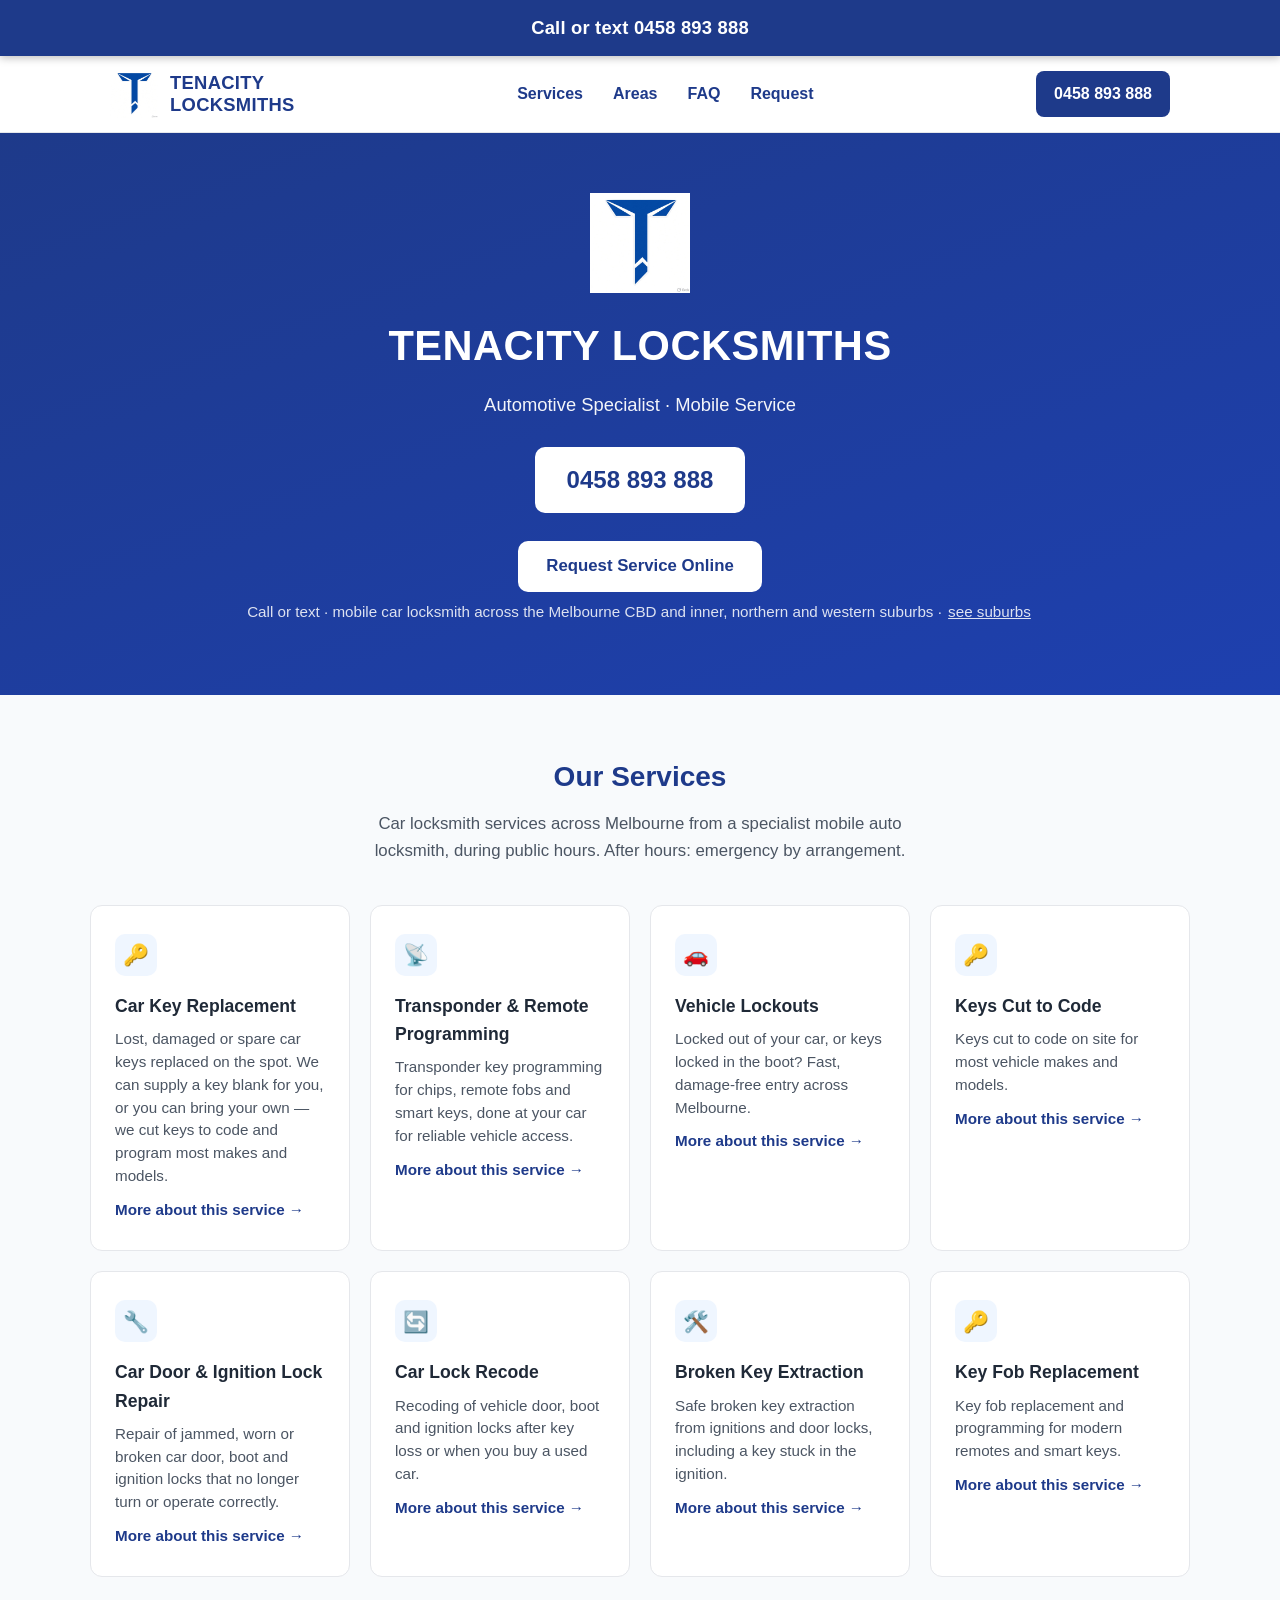
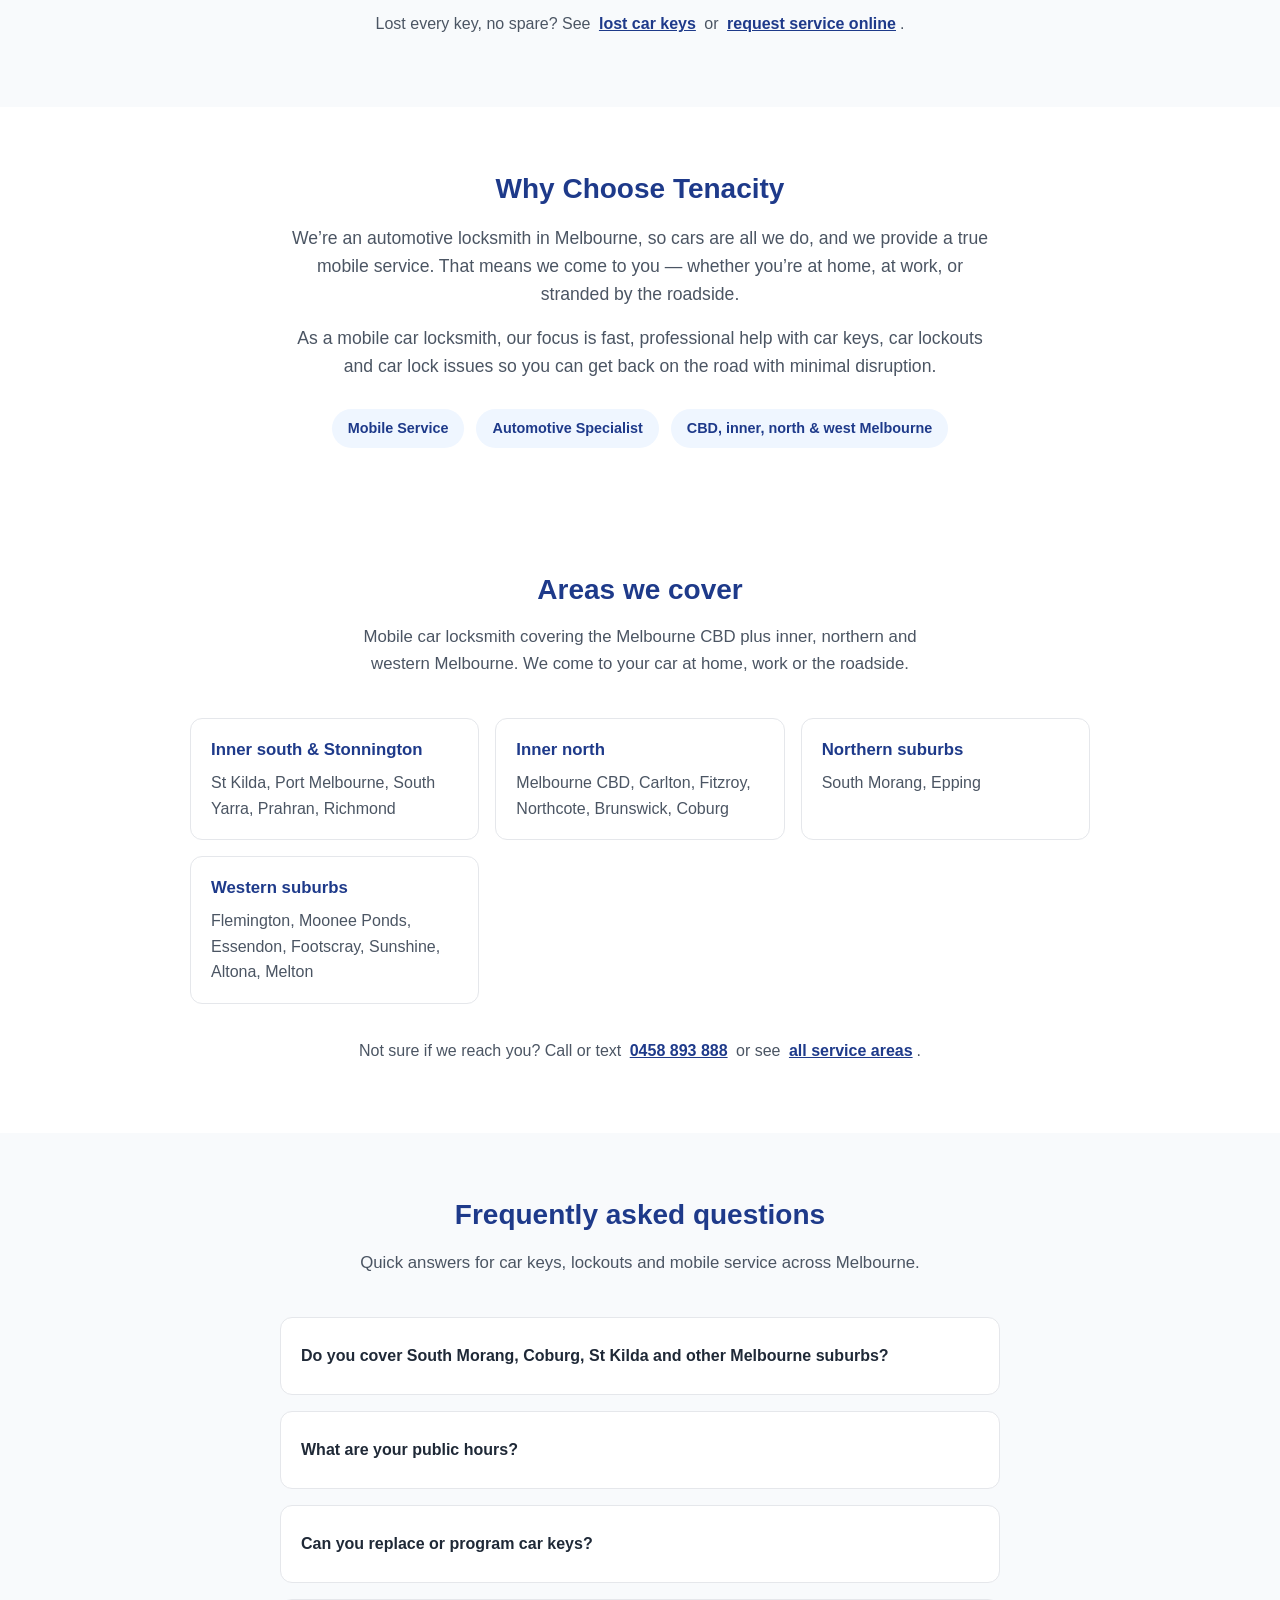
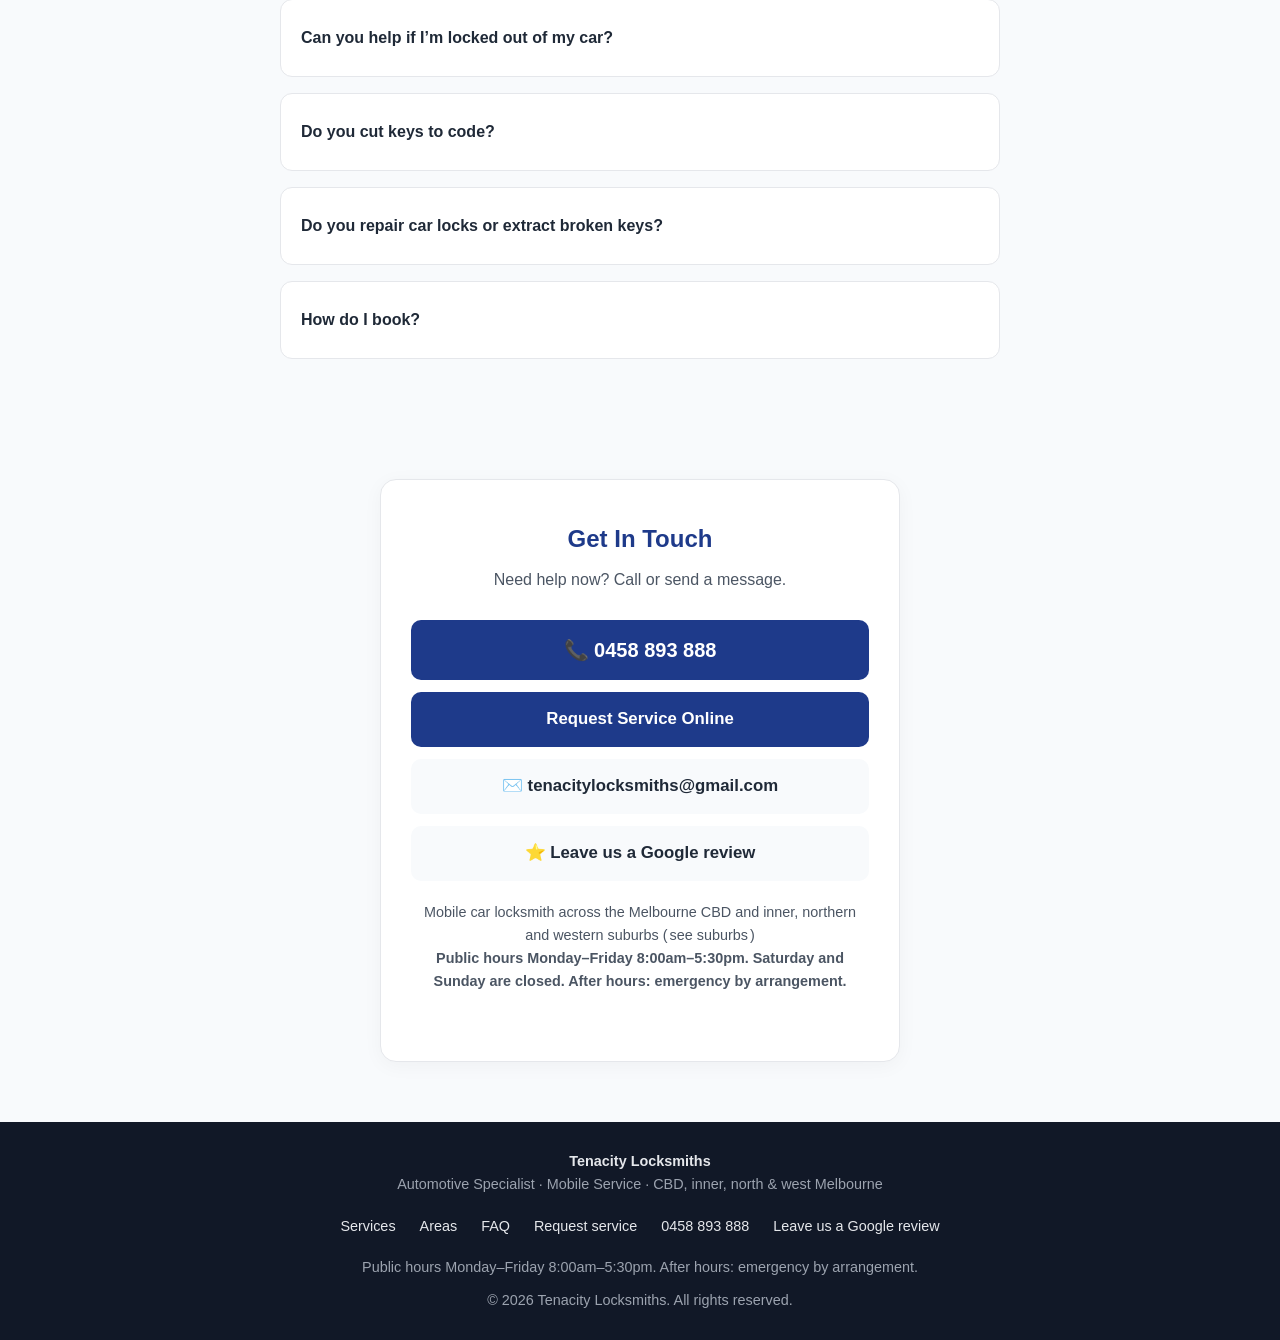
==== commit d03b08a0: "Blue call bar; boot lockout wording" ====
--- a/index.html
+++ b/index.html
@@ -387,12 +387,12 @@
       position: fixed; top: 0; left: 0; right: 0; z-index: 1000;
       display: flex; align-items: center; justify-content: center;
       min-height: 56px; padding: env(safe-area-inset-top) 16px 0;
-      background: #facc15; color: #111827;
+      background: #1e3a8a; color: #ffffff;
       font-size: 1.15rem; font-weight: 800; letter-spacing: 0.2px;
       text-decoration: none; box-shadow: 0 2px 8px rgba(0,0,0,0.25);
     }
-    .call-bar:hover, .call-bar:focus { background: #fde047; }
-    .call-bar:focus-visible { outline: 3px solid #111827; outline-offset: -3px; }
+    .call-bar:hover, .call-bar:focus { background: #1e40af; }
+    .call-bar:focus-visible { outline: 3px solid #ffffff; outline-offset: -3px; }
     header { position: static; }
     .site-nav { display: flex; flex-wrap: wrap; gap: 4px 6px; justify-content: center; }
     .site-nav a {
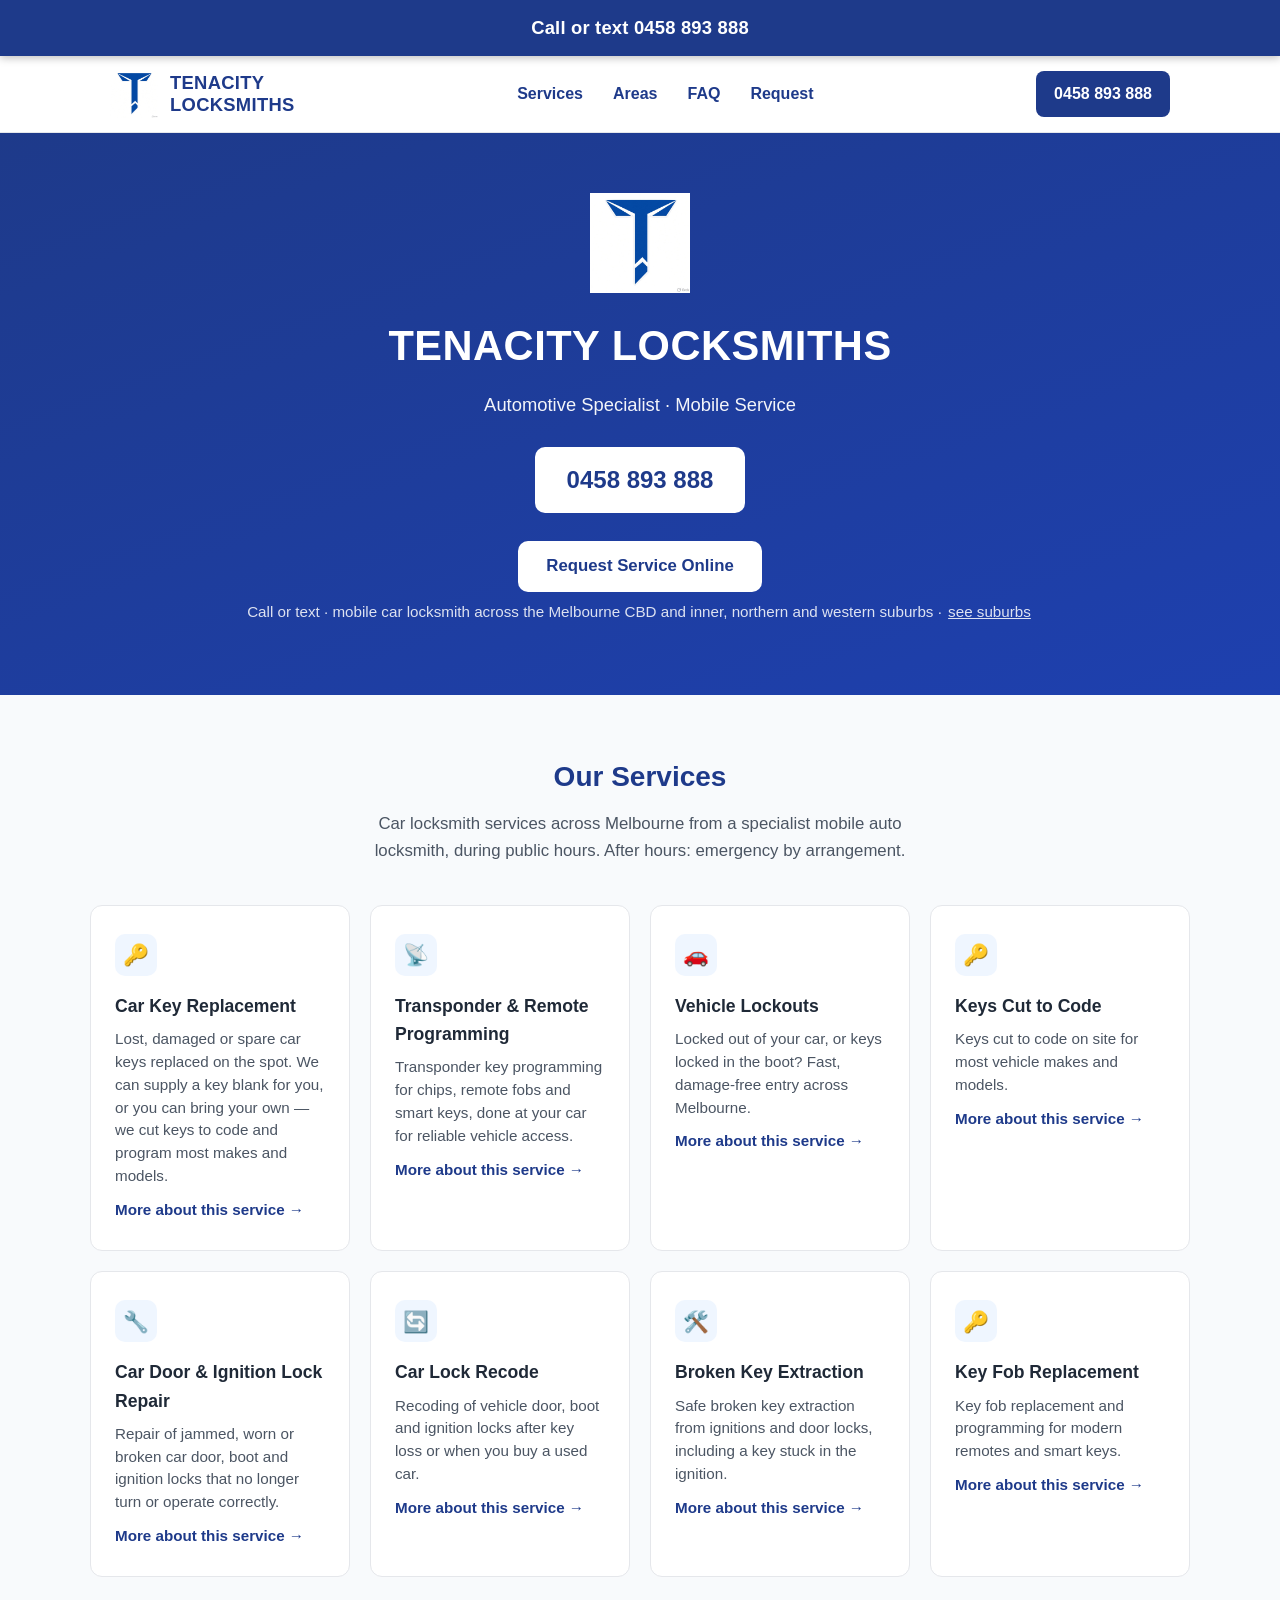
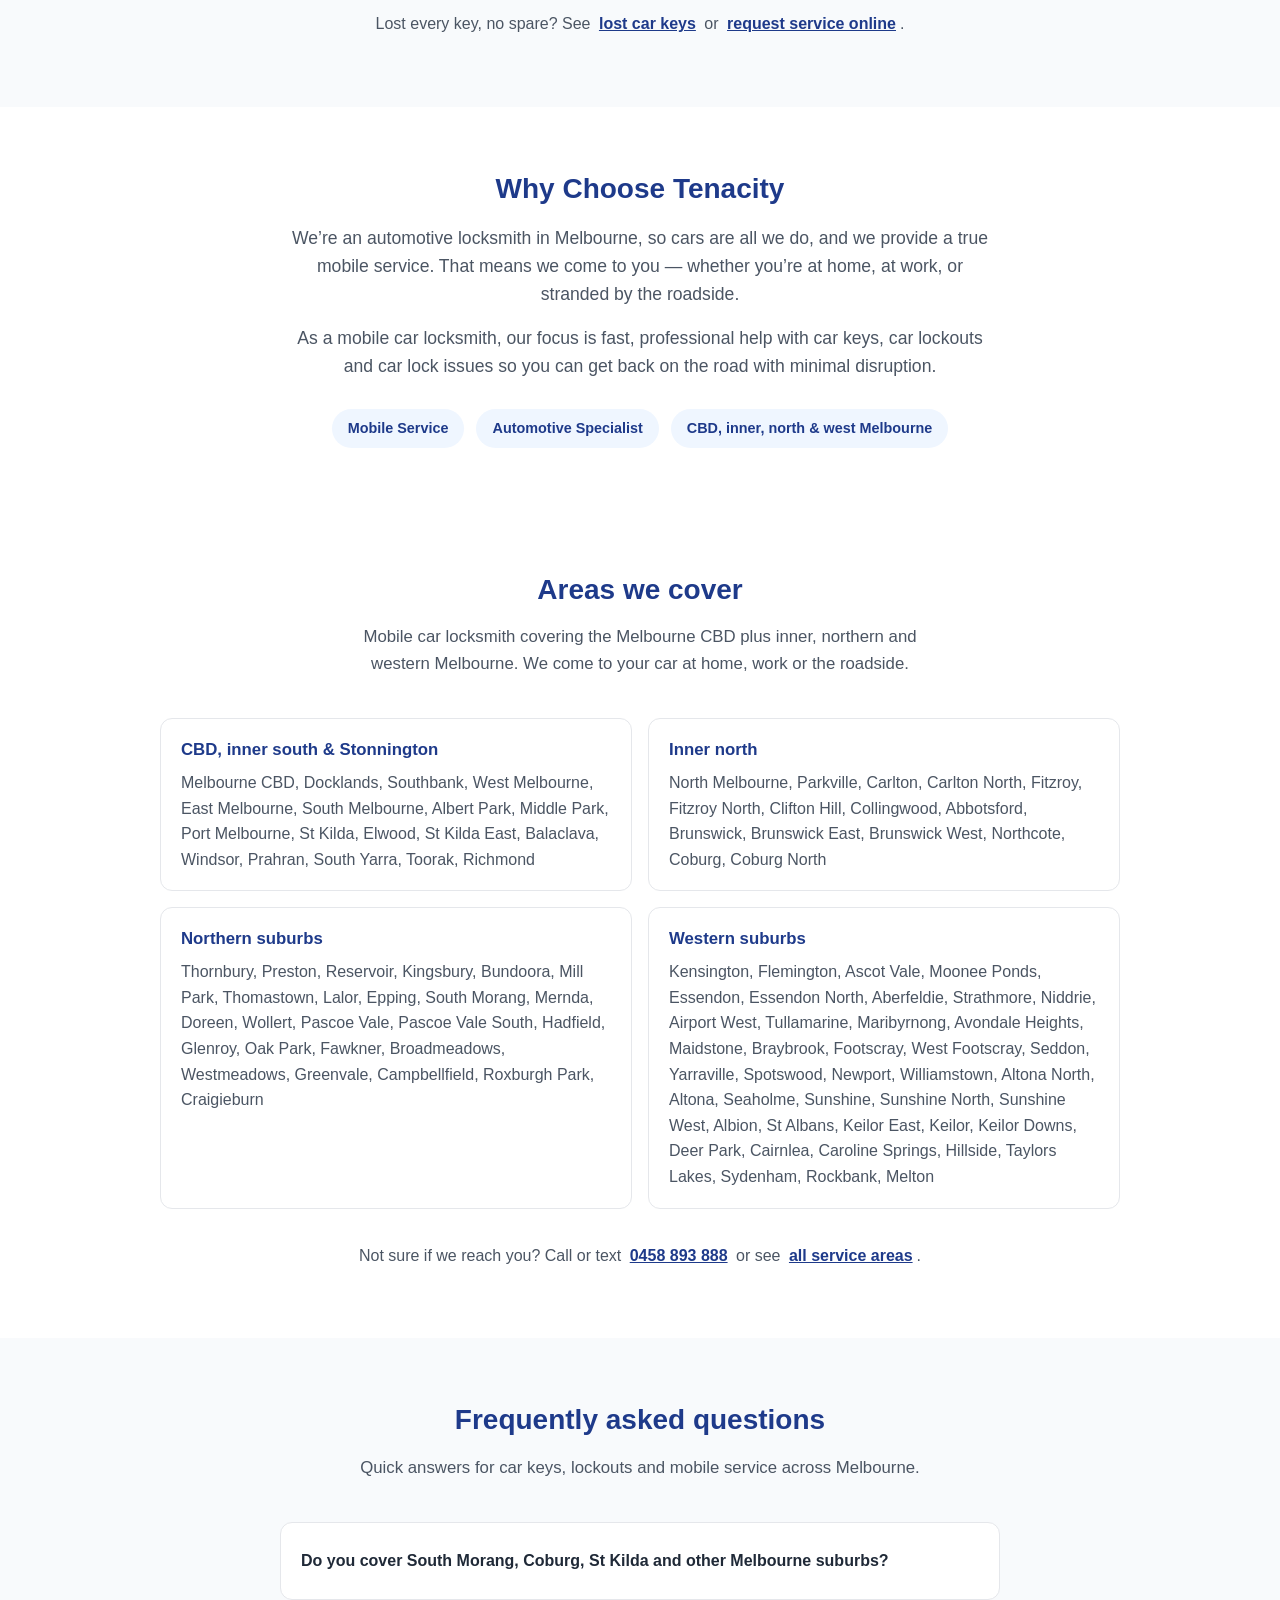
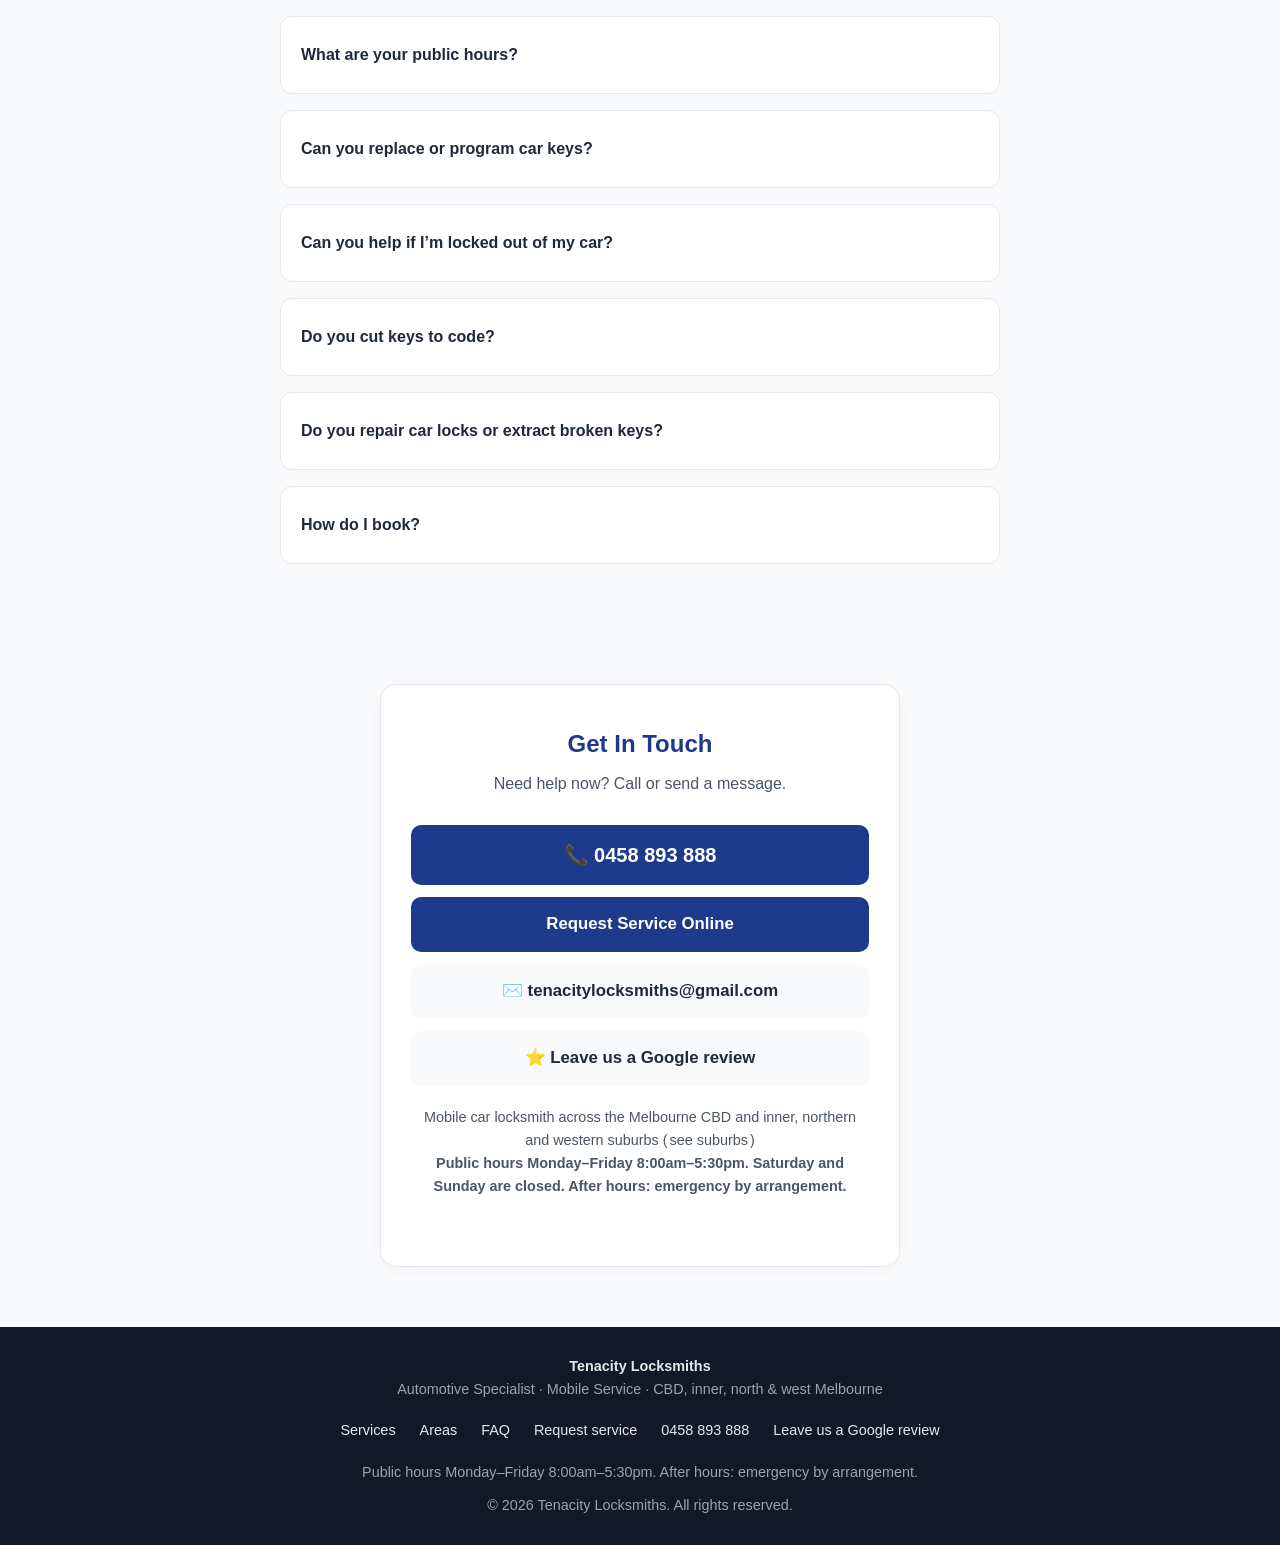
==== commit 7bfafe3e: "Expand suburb coverage list" ====
--- a/index.html
+++ b/index.html
@@ -405,7 +405,7 @@
     .services-more { text-align: center; margin-top: 24px; color: var(--text-light); }
     .services-more a { display: inline-block; padding: 10px 4px; color: var(--blue); font-weight: 600; text-decoration: underline; }
     .areas { background: var(--white); }
-    .areas-grid { display: grid; grid-template-columns: repeat(auto-fit, minmax(220px, 1fr)); gap: 16px; max-width: 900px; margin: 0 auto; }
+    .areas-grid { display: grid; grid-template-columns: repeat(2, 1fr); gap: 16px; max-width: 960px; margin: 0 auto; }
     .area-group { border: 1px solid var(--border); border-radius: 12px; padding: 18px 20px; }
     .area-group h3 { font-size: 1.05rem; color: var(--blue); margin-bottom: 6px; }
     .area-group p { color: var(--text-light); }
@@ -416,6 +416,7 @@
     @media (max-width: 600px) {
       .header-phone { display: none; }
       .site-nav { width: 100%; }
+      .areas-grid { grid-template-columns: 1fr; }
     }
   </style>
 </head>
@@ -542,16 +543,16 @@
       <h2 class="section-title">Areas we cover</h2>
       <p class="section-subtitle">Mobile car locksmith covering the Melbourne CBD plus inner, northern and western Melbourne. We come to your car at home, work or the roadside.</p>
       <div class="areas-grid">
-        <div class="area-group"><h3>Inner south &amp; Stonnington</h3><p>St Kilda, Port Melbourne, South Yarra, Prahran, Richmond</p></div>
-        <div class="area-group"><h3>Inner north</h3><p>Melbourne CBD, Carlton, Fitzroy, Northcote, Brunswick, Coburg</p></div>
-        <div class="area-group"><h3>Northern suburbs</h3><p>South Morang, Epping</p></div>
-        <div class="area-group"><h3>Western suburbs</h3><p>Flemington, Moonee Ponds, Essendon, Footscray, Sunshine, Altona, Melton</p></div>
+        <div class="area-group"><h3>CBD, inner south &amp; Stonnington</h3><p>Melbourne CBD, Docklands, Southbank, West Melbourne, East Melbourne, South Melbourne, Albert Park, Middle Park, Port Melbourne, St Kilda, Elwood, St Kilda East, Balaclava, Windsor, Prahran, South Yarra, Toorak, Richmond</p></div>
+        <div class="area-group"><h3>Inner north</h3><p>North Melbourne, Parkville, Carlton, Carlton North, Fitzroy, Fitzroy North, Clifton Hill, Collingwood, Abbotsford, Brunswick, Brunswick East, Brunswick West, Northcote, Coburg, Coburg North</p></div>
+        <div class="area-group"><h3>Northern suburbs</h3><p>Thornbury, Preston, Reservoir, Kingsbury, Bundoora, Mill Park, Thomastown, Lalor, Epping, South Morang, Mernda, Doreen, Wollert, Pascoe Vale, Pascoe Vale South, Hadfield, Glenroy, Oak Park, Fawkner, Broadmeadows, Westmeadows, Greenvale, Campbellfield, Roxburgh Park, Craigieburn</p></div>
+        <div class="area-group"><h3>Western suburbs</h3><p>Kensington, Flemington, Ascot Vale, Moonee Ponds, Essendon, Essendon North, Aberfeldie, Strathmore, Niddrie, Airport West, Tullamarine, Maribyrnong, Avondale Heights, Maidstone, Braybrook, Footscray, West Footscray, Seddon, Yarraville, Spotswood, Newport, Williamstown, Altona North, Altona, Seaholme, Sunshine, Sunshine North, Sunshine West, Albion, St Albans, Keilor East, Keilor, Keilor Downs, Deer Park, Cairnlea, Caroline Springs, Hillside, Taylors Lakes, Sydenham, Rockbank, Melton</p></div>
       </div>
       <p class="services-more">Not sure if we reach you? Call or text <a href="tel:+61458893888">0458 893 888</a> or see <a href="/service-areas/">all service areas</a>.</p>
     </div>
   </section>
 
-  <section id="faq"> <div class="container"> <h2 class="section-title">Frequently asked questions</h2> <p class="section-subtitle">Quick answers for car keys, lockouts and mobile service across Melbourne.</p> <div class="faq-list"> <details> <summary>Do you cover South Morang, Coburg, St Kilda and other Melbourne suburbs?</summary> <p>Yes. We cover the Melbourne CBD and inner, northern and western Melbourne: St Kilda, Port Melbourne, South Yarra, Prahran, Richmond, Carlton, Fitzroy, Northcote, Brunswick, Coburg, Flemington, Moonee Ponds, Essendon, Footscray, Sunshine, Altona, Melton, South Morang and Epping. Call or text <a href="tel:+61458893888">0458 893 888</a>.</p> </details> <details> <summary>What are your public hours?</summary> <p>Public hours Monday–Friday 8:00am–5:30pm. Saturday and Sunday are closed. After hours: emergency by arrangement.</p> </details> <details> <summary>Can you replace or program car keys?</summary> <p>Yes. We specialise in car key replacement, keys cut to code, and transponder, remote and smart key programming for most makes and models.</p> </details> <details> <summary>Can you help if I’m locked out of my car?</summary> <p>Yes. Damage-free vehicle lockouts — we come to you at home, work or roadside.</p> </details> <details> <summary>Do you cut keys to code?</summary> <p>Yes — we cut keys to code on site for most vehicle makes and models.</p> </details> <details> <summary>Do you repair car locks or extract broken keys?</summary> <p>Yes. We repair jammed or worn car door, boot and ignition locks and safely extract broken keys from ignitions and door locks.</p> </details> <details> <summary>How do I book?</summary> <p>Call or text <a href="tel:+61458893888">0458 893 888</a>, email <a href="mailto:tenacitylocksmiths@gmail.com">tenacitylocksmiths@gmail.com</a>, or use <a href="/request/">Request Service</a> on the website.</p> </details> </div> </div> </section>  <!-- CONTACT -->
+  <section id="faq"> <div class="container"> <h2 class="section-title">Frequently asked questions</h2> <p class="section-subtitle">Quick answers for car keys, lockouts and mobile service across Melbourne.</p> <div class="faq-list"> <details> <summary>Do you cover South Morang, Coburg, St Kilda and other Melbourne suburbs?</summary> <p>Yes. We cover the Melbourne CBD and inner, northern and western Melbourne, including South Melbourne, Thomastown, Lalor, Epping, South Morang and the other suburbs listed under Areas we cover. See <a href="/service-areas/">all service areas</a> or call or text <a href="tel:+61458893888">0458 893 888</a>.</p> </details> <details> <summary>What are your public hours?</summary> <p>Public hours Monday–Friday 8:00am–5:30pm. Saturday and Sunday are closed. After hours: emergency by arrangement.</p> </details> <details> <summary>Can you replace or program car keys?</summary> <p>Yes. We specialise in car key replacement, keys cut to code, and transponder, remote and smart key programming for most makes and models.</p> </details> <details> <summary>Can you help if I’m locked out of my car?</summary> <p>Yes. Damage-free vehicle lockouts — we come to you at home, work or roadside.</p> </details> <details> <summary>Do you cut keys to code?</summary> <p>Yes — we cut keys to code on site for most vehicle makes and models.</p> </details> <details> <summary>Do you repair car locks or extract broken keys?</summary> <p>Yes. We repair jammed or worn car door, boot and ignition locks and safely extract broken keys from ignitions and door locks.</p> </details> <details> <summary>How do I book?</summary> <p>Call or text <a href="tel:+61458893888">0458 893 888</a>, email <a href="mailto:tenacitylocksmiths@gmail.com">tenacitylocksmiths@gmail.com</a>, or use <a href="/request/">Request Service</a> on the website.</p> </details> </div> </div> </section>  <!-- CONTACT -->
   <section id="contact">
     <div class="container">
       <div class="contact-box">
@@ -600,87 +601,403 @@
     "https://g.page/r/CcKMGd-RK_UQEAI/review"
   ],
   "areaServed": [
-    {
-      "@type": "Place",
-      "name": "Melbourne CBD, VIC, Australia"
-    },
-    {
-      "@type": "Place",
-      "name": "Melton, VIC, Australia"
-    },
-    {
-      "@type": "Place",
-      "name": "Altona, VIC, Australia"
-    },
-    {
-      "@type": "Place",
-      "name": "Coburg, VIC, Australia"
-    },
-    {
-      "@type": "Place",
-      "name": "Epping, VIC, Australia"
-    },
-    {
-      "@type": "Place",
-      "name": "Carlton, VIC, Australia"
-    },
-    {
-      "@type": "Place",
-      "name": "Fitzroy, VIC, Australia"
-    },
-    {
-      "@type": "Place",
-      "name": "Prahran, VIC, Australia"
-    },
-    {
-      "@type": "Place",
-      "name": "Essendon, VIC, Australia"
-    },
-    {
-      "@type": "Place",
-      "name": "Richmond, VIC, Australia"
-    },
-    {
-      "@type": "Place",
-      "name": "St Kilda, VIC, Australia"
-    },
-    {
-      "@type": "Place",
-      "name": "Sunshine, VIC, Australia"
-    },
-    {
-      "@type": "Place",
-      "name": "Brunswick, VIC, Australia"
-    },
-    {
-      "@type": "Place",
-      "name": "Footscray, VIC, Australia"
-    },
-    {
-      "@type": "Place",
-      "name": "Northcote, VIC, Australia"
-    },
-    {
-      "@type": "Place",
-      "name": "Flemington, VIC, Australia"
-    },
-    {
-      "@type": "Place",
-      "name": "South Yarra, VIC, Australia"
-    },
-    {
-      "@type": "Place",
-      "name": "Moonee Ponds, VIC, Australia"
-    },
-    {
-      "@type": "Place",
-      "name": "South Morang, VIC, Australia"
-    },
-    {
-      "@type": "Place",
-      "name": "Port Melbourne, VIC, Australia"
-    }
-  ],
+        {
+          "@type": "Place",
+          "name": "Melbourne CBD, VIC, Australia"
+        },
+        {
+          "@type": "Place",
+          "name": "Docklands, VIC, Australia"
+        },
+        {
+          "@type": "Place",
+          "name": "Southbank, VIC, Australia"
+        },
+        {
+          "@type": "Place",
+          "name": "West Melbourne, VIC, Australia"
+        },
+        {
+          "@type": "Place",
+          "name": "East Melbourne, VIC, Australia"
+        },
+        {
+          "@type": "Place",
+          "name": "South Melbourne, VIC, Australia"
+        },
+        {
+          "@type": "Place",
+          "name": "Albert Park, VIC, Australia"
+        },
+        {
+          "@type": "Place",
+          "name": "Middle Park, VIC, Australia"
+        },
+        {
+          "@type": "Place",
+          "name": "Port Melbourne, VIC, Australia"
+        },
+        {
+          "@type": "Place",
+          "name": "St Kilda, VIC, Australia"
+        },
+        {
+          "@type": "Place",
+          "name": "Elwood, VIC, Australia"
+        },
+        {
+          "@type": "Place",
+          "name": "St Kilda East, VIC, Australia"
+        },
+        {
+          "@type": "Place",
+          "name": "Balaclava, VIC, Australia"
+        },
+        {
+          "@type": "Place",
+          "name": "Windsor, VIC, Australia"
+        },
+        {
+          "@type": "Place",
+          "name": "Prahran, VIC, Australia"
+        },
+        {
+          "@type": "Place",
+          "name": "South Yarra, VIC, Australia"
+        },
+        {
+          "@type": "Place",
+          "name": "Toorak, VIC, Australia"
+        },
+        {
+          "@type": "Place",
+          "name": "Richmond, VIC, Australia"
+        },
+        {
+          "@type": "Place",
+          "name": "North Melbourne, VIC, Australia"
+        },
+        {
+          "@type": "Place",
+          "name": "Parkville, VIC, Australia"
+        },
+        {
+          "@type": "Place",
+          "name": "Carlton, VIC, Australia"
+        },
+        {
+          "@type": "Place",
+          "name": "Carlton North, VIC, Australia"
+        },
+        {
+          "@type": "Place",
+          "name": "Fitzroy, VIC, Australia"
+        },
+        {
+          "@type": "Place",
+          "name": "Fitzroy North, VIC, Australia"
+        },
+        {
+          "@type": "Place",
+          "name": "Clifton Hill, VIC, Australia"
+        },
+        {
+          "@type": "Place",
+          "name": "Collingwood, VIC, Australia"
+        },
+        {
+          "@type": "Place",
+          "name": "Abbotsford, VIC, Australia"
+        },
+        {
+          "@type": "Place",
+          "name": "Brunswick, VIC, Australia"
+        },
+        {
+          "@type": "Place",
+          "name": "Brunswick East, VIC, Australia"
+        },
+        {
+          "@type": "Place",
+          "name": "Brunswick West, VIC, Australia"
+        },
+        {
+          "@type": "Place",
+          "name": "Northcote, VIC, Australia"
+        },
+        {
+          "@type": "Place",
+          "name": "Coburg, VIC, Australia"
+        },
+        {
+          "@type": "Place",
+          "name": "Coburg North, VIC, Australia"
+        },
+        {
+          "@type": "Place",
+          "name": "Thornbury, VIC, Australia"
+        },
+        {
+          "@type": "Place",
+          "name": "Preston, VIC, Australia"
+        },
+        {
+          "@type": "Place",
+          "name": "Reservoir, VIC, Australia"
+        },
+        {
+          "@type": "Place",
+          "name": "Kingsbury, VIC, Australia"
+        },
+        {
+          "@type": "Place",
+          "name": "Bundoora, VIC, Australia"
+        },
+        {
+          "@type": "Place",
+          "name": "Mill Park, VIC, Australia"
+        },
+        {
+          "@type": "Place",
+          "name": "Thomastown, VIC, Australia"
+        },
+        {
+          "@type": "Place",
+          "name": "Lalor, VIC, Australia"
+        },
+        {
+          "@type": "Place",
+          "name": "Epping, VIC, Australia"
+        },
+        {
+          "@type": "Place",
+          "name": "South Morang, VIC, Australia"
+        },
+        {
+          "@type": "Place",
+          "name": "Mernda, VIC, Australia"
+        },
+        {
+          "@type": "Place",
+          "name": "Doreen, VIC, Australia"
+        },
+        {
+          "@type": "Place",
+          "name": "Wollert, VIC, Australia"
+        },
+        {
+          "@type": "Place",
+          "name": "Pascoe Vale, VIC, Australia"
+        },
+        {
+          "@type": "Place",
+          "name": "Pascoe Vale South, VIC, Australia"
+        },
+        {
+          "@type": "Place",
+          "name": "Hadfield, VIC, Australia"
+        },
+        {
+          "@type": "Place",
+          "name": "Glenroy, VIC, Australia"
+        },
+        {
+          "@type": "Place",
+          "name": "Oak Park, VIC, Australia"
+        },
+        {
+          "@type": "Place",
+          "name": "Fawkner, VIC, Australia"
+        },
+        {
+          "@type": "Place",
+          "name": "Broadmeadows, VIC, Australia"
+        },
+        {
+          "@type": "Place",
+          "name": "Westmeadows, VIC, Australia"
+        },
+        {
+          "@type": "Place",
+          "name": "Greenvale, VIC, Australia"
+        },
+        {
+          "@type": "Place",
+          "name": "Campbellfield, VIC, Australia"
+        },
+        {
+          "@type": "Place",
+          "name": "Roxburgh Park, VIC, Australia"
+        },
+        {
+          "@type": "Place",
+          "name": "Craigieburn, VIC, Australia"
+        },
+        {
+          "@type": "Place",
+          "name": "Kensington, VIC, Australia"
+        },
+        {
+          "@type": "Place",
+          "name": "Flemington, VIC, Australia"
+        },
+        {
+          "@type": "Place",
+          "name": "Ascot Vale, VIC, Australia"
+        },
+        {
+          "@type": "Place",
+          "name": "Moonee Ponds, VIC, Australia"
+        },
+        {
+          "@type": "Place",
+          "name": "Essendon, VIC, Australia"
+        },
+        {
+          "@type": "Place",
+          "name": "Essendon North, VIC, Australia"
+        },
+        {
+          "@type": "Place",
+          "name": "Aberfeldie, VIC, Australia"
+        },
+        {
+          "@type": "Place",
+          "name": "Strathmore, VIC, Australia"
+        },
+        {
+          "@type": "Place",
+          "name": "Niddrie, VIC, Australia"
+        },
+        {
+          "@type": "Place",
+          "name": "Airport West, VIC, Australia"
+        },
+        {
+          "@type": "Place",
+          "name": "Tullamarine, VIC, Australia"
+        },
+        {
+          "@type": "Place",
+          "name": "Maribyrnong, VIC, Australia"
+        },
+        {
+          "@type": "Place",
+          "name": "Avondale Heights, VIC, Australia"
+        },
+        {
+          "@type": "Place",
+          "name": "Maidstone, VIC, Australia"
+        },
+        {
+          "@type": "Place",
+          "name": "Braybrook, VIC, Australia"
+        },
+        {
+          "@type": "Place",
+          "name": "Footscray, VIC, Australia"
+        },
+        {
+          "@type": "Place",
+          "name": "West Footscray, VIC, Australia"
+        },
+        {
+          "@type": "Place",
+          "name": "Seddon, VIC, Australia"
+        },
+        {
+          "@type": "Place",
+          "name": "Yarraville, VIC, Australia"
+        },
+        {
+          "@type": "Place",
+          "name": "Spotswood, VIC, Australia"
+        },
+        {
+          "@type": "Place",
+          "name": "Newport, VIC, Australia"
+        },
+        {
+          "@type": "Place",
+          "name": "Williamstown, VIC, Australia"
+        },
+        {
+          "@type": "Place",
+          "name": "Altona North, VIC, Australia"
+        },
+        {
+          "@type": "Place",
+          "name": "Altona, VIC, Australia"
+        },
+        {
+          "@type": "Place",
+          "name": "Seaholme, VIC, Australia"
+        },
+        {
+          "@type": "Place",
+          "name": "Sunshine, VIC, Australia"
+        },
+        {
+          "@type": "Place",
+          "name": "Sunshine North, VIC, Australia"
+        },
+        {
+          "@type": "Place",
+          "name": "Sunshine West, VIC, Australia"
+        },
+        {
+          "@type": "Place",
+          "name": "Albion, VIC, Australia"
+        },
+        {
+          "@type": "Place",
+          "name": "St Albans, VIC, Australia"
+        },
+        {
+          "@type": "Place",
+          "name": "Keilor East, VIC, Australia"
+        },
+        {
+          "@type": "Place",
+          "name": "Keilor, VIC, Australia"
+        },
+        {
+          "@type": "Place",
+          "name": "Keilor Downs, VIC, Australia"
+        },
+        {
+          "@type": "Place",
+          "name": "Deer Park, VIC, Australia"
+        },
+        {
+          "@type": "Place",
+          "name": "Cairnlea, VIC, Australia"
+        },
+        {
+          "@type": "Place",
+          "name": "Caroline Springs, VIC, Australia"
+        },
+        {
+          "@type": "Place",
+          "name": "Hillside, VIC, Australia"
+        },
+        {
+          "@type": "Place",
+          "name": "Taylors Lakes, VIC, Australia"
+        },
+        {
+          "@type": "Place",
+          "name": "Sydenham, VIC, Australia"
+        },
+        {
+          "@type": "Place",
+          "name": "Rockbank, VIC, Australia"
+        },
+        {
+          "@type": "Place",
+          "name": "Melton, VIC, Australia"
+        }
+      ],
   "openingHoursSpecification": [
     {
       "@type": "OpeningHoursSpecification",
